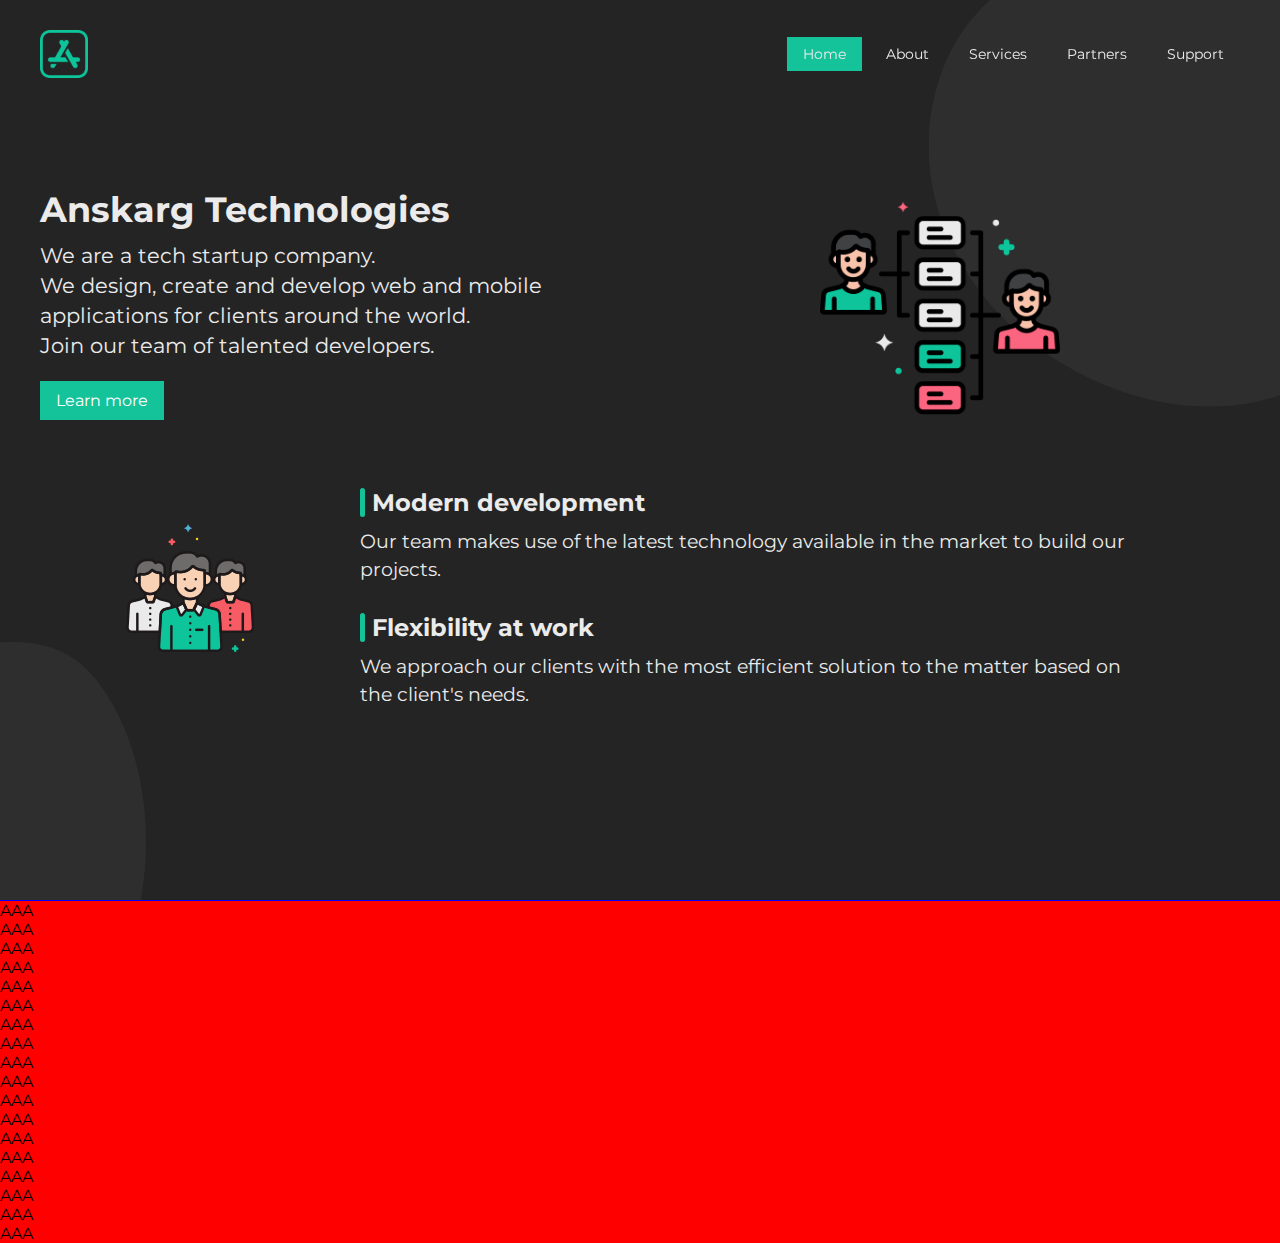
==== src/index.html @ 96e3ce06 "Wrapping up media queries breakpoints" ====
<!DOCTYPE html>
<html lang="en">
<head>
    <meta charset="UTF-8">
    <meta name="viewport" content="width=device-width, initial-scale=1.0">
    <title>Responsive landing page</title>
    <link rel="preconnect" href="https://fonts.gstatic.com">
    <link href="https://fonts.googleapis.com/css2?family=Montserrat:wght@400;700&display=swap" rel="stylesheet">
    <link href="styles.css" rel="stylesheet">
    <script src="script.js" defer></script>
</head>
<body>

    <!-- 
        Inspiration:
        https://uidesigndaily.com/posts/sketch-landing-page-website-day-1217
        https://scrimba.com/

        Packs:
        https://www.flaticon.com/packs/computer-programming?k=1605653146670
        https://www.flaticon.com/packs/business-318
     -->
    

    <div class="landing-page-wrapper">
        <header>
            <nav>
                <img src="../assets/images/logo.png" alt="Logo" class="header-logo">
                <ul class="desktop-menu">
                    <li class="menu-active">Home</li>
                    <li>About</li>
                    <li>Services</li>
                    <li>Partners</li>
                    <li>Support</li>
                </ul>
                <button class="button-open-mobile-menu"><img src="../assets/images/hamburger-menu.png" alt="Hamburger menu"></button>
            </nav>
            <div class="mobile-menu">
                <ul class="mobile-menu-items">
                    <li>Home</li>
                    <li>About</li>
                    <li>Services</li>
                    <li>Partners</li>
                    <li>Support</li>
                </ul>
                <div class="mobile-menu-footer">
                    <button class="button-close-mobile-menu">&times;</button>
                </div>
                <div class="mobile-menu-outer"></div>
            </div>
        </header>
        <div class="landing-page">
            <div class="landing-page-info">
                <h1>Anskarg Technologies</h1>
                <h2>
                    We are a tech startup company. <br>
                    We design, create and develop web and mobile applications for clients around the world. 
                    <span><br>Join our team of talented developers.</span>
                </h2>
                <button class="button-learn-more">Learn more</button>
            </div>
            <div class="landing-page-art">
                <img src="../assets/images/cases.png">
            </div>
            <div class="landing-page-footer">
                <div>
                    <img src="../assets/images/team.png">
                </div>
                <div>
                    <h1>Modern development</h1>
                    <h2>Our team makes use of the latest technology available in the market to build our projects.</h2>
                </div>
                <div>
                    <h1>Flexibility at work</h1>
                    <h2>We approach our clients with the most efficient solution to the matter based on the client's needs.</h2>
                </div>
            </div>
            <svg width="328" height="295" class="first-abstract-shape">
                <path d="M152.5 0C221-1.3 295.8 17.3 319.2 81.6c25.5 70-6.5 148.2-67.8 190.4-56.8 39-131 25.3-186.1-16C13 216.7-14 150.2 7.3 88.4 27.4 29 89.8 1.4 152.4.1z" fill="#2e2e2e"></path>
            </svg>
            <svg width="100" height="100" class="second-abstract-shape">
                <path d="M48.3671 4.00414C61.7855 2.7251 76.745 -1.97133 86.4625 9.80638C97.2181 22.8423 100.354 43.9553 96.2873 62.0843C92.4299 79.2819 80.463 91.9101 66.9118 96.9691C55.504 101.228 45.1731 91.3023 34.2907 85.2291C22.5778 78.6925 6.96447 76.7547 3.05352 61.3315C-1.02481 45.2483 7.40784 28.3849 16.8479 16.442C25.0359 6.08323 36.8209 5.10471 48.3671 4.00414Z" fill="#2e2e2e"></path>
            </svg>
        </div>
    </div>

    <div class="a">
        AAA<BR>AAA<BR>AAA<BR>AAA<BR>AAA<BR>AAA<BR>
            AAA<BR>AAA<BR>AAA<BR>AAA<BR>AAA<BR>AAA<BR>
                AAA<BR>AAA<BR>AAA<BR>AAA<BR>AAA<BR>AAA<BR>
    </div>

</body>
</html>
---- src/styles.css ----
*, 
*::before, 
*::after {
    padding: 0;
    margin: 0;
    box-sizing: border-box;
}

*:focus {
    -webkit-touch-callout: none;
    -webkit-user-select: none;
    -khtml-user-select: none;
    -moz-user-select: none;
    -ms-user-select: none;
    user-select: none;
    outline: none;
    -ms-touch-action: manipulation;
    touch-action: manipulation;
    -webkit-tap-highlight-color: transparent;
}

:root {
    --green-color: #15C39A;
    --blue-color: #409AF2;
    --purple-color: #BA78ED;
}

ul {
    list-style: none;
}

body {
    overflow-x: hidden;
    font-family: 'Montserrat', sans-serif;
}

button {
    font-family: 'Montserrat', sans-serif;
    cursor: pointer;
}

.landing-page-wrapper {
    height: 100vh;
    height: calc(var(--vh, 1vh) * 100);
    width: 100%;
    display: flex;
    flex-direction: column;
    background-color: #242424;
    color: #ebebeb;
    overflow: hidden;
}

header {
    margin-bottom: 50px;
    position: sticky;
    top: 0;
    z-index: 2;
    background-color: transparent;
    transition: background-color 0.3s linear;
}

.header-active {
    background-color: #000;
}

nav {
    display: flex;
    justify-content: space-between;
    padding: 10px 20px;
}

.desktop-menu {
    display: none;
}

.header-logo {
    width: 40px;
    height: 40px;
}

.button-open-mobile-menu {
    background-color: transparent;
    border: none;
}

.button-open-mobile-menu img {
    width: 24px;
}

.mobile-menu {
    display: none;
    position: fixed;
    top: 0;
    left: 0;
    width: 100%;
    height: 100vh;
    border: 6px solid red;
}

.open-mobile-menu {
    display: flex;
    flex-direction: column;
    align-items: center;
}

.mobile-menu-items {
    background-color: var(--green-color);
    width: 100%;
    padding: 50px 0;
    display: flex;
    flex-direction: column;
    align-items: center;
    justify-content: center;
}

.display-mobile-menu-items {
    animation: display-mobile-menu-items 0.6s linear forwards;
}

@keyframes display-mobile-menu-items {
    from { opacity: 0; }
    to { opacity: 1; }
}

.mobile-menu-items li {
    margin-bottom: 20px;
    font-size: 1.5em;
    font-weight: 700;
    opacity: 0;
}

.mobile-menu-items li:last-of-type {
    margin-bottom: 0;
}

.mobile-menu-footer {
    width: 100%;
    background-color: var(--green-color);
    text-align: center;
    height: 100px;
    border-bottom-left-radius: 50%;
    border-bottom-right-radius: 50%;
    display: flex;
    justify-content: center;
    align-items: center;
}

.button-close-mobile-menu {
    width: 50px;
    height: 50px;
    border-radius: 50%;
    background-color: rgba(18, 136, 108, 0.5);
    border: 4px solid #fff;
    font-size: 2.1em;
    font-weight: 700;
    color: #fff;
    opacity: 0;
}

.display-button-close-mobile-menu {
    animation: display-button-close-mobile-menu 0.4s linear forwards;
}

@keyframes display-button-close-mobile-menu {
    from { opacity: 0; }
    to { opacity: 1; }
}

.mobile-menu-outer {
    position: absolute;
    top: 0;
    left: 0;
    height: 100vh;
    width: 100vw;
    background-color: rgba(20, 20, 20, 0.6);
    z-index: -1;
}

.landing-page {
    display: flex;
    flex-direction: column;
    padding: 0 25px;
    position: relative;
    z-index: 1;
}

.landing-page-info h1 {
    font-size: 1.9em;
}

.landing-page-info h2 {
    font-size: 1.1em;
    font-weight: 400;
    margin: 9px 0 16px 0;
    width: 95%;
    line-height: 26px;
}

.landing-page-info h2 span {
    display: none;
}

.button-learn-more {
    padding: 10px 16px;
    font-size: 1em;
    background-color: var(--green-color);
    color: #fff;
    border: none;
    transition: background-color 0.3s ease-out;
}

.button-learn-more:hover {
    background-color: rgba(18, 136, 108, 0.8);
}

.landing-page-art {
    display: flex;
    margin-top: 30px;
}

.landing-page-art img {
    width: 200px;
    margin: 0 auto;
}

.landing-page-footer {
    display: none;
}

.first-abstract-shape {
    position: absolute;
    top: -165px;
    right: -75px;
    z-index: -1;
    transform: scale(0.8);
}

.second-abstract-shape {
    position: absolute;
    bottom: 0px;
    left: -100px;
    z-index: -1;
    transform: scale(2);
}

.a {
    border-top: 1px solid blue;
    background-color: red;
    position: relative;
}







/* Media queries */

@media (min-width: 760px) {

    header {
        margin-bottom: 80px;
    }

    .button-open-mobile-menu {
        display: none;
    }

    nav {
        padding: 30px 40px;
        transition: padding 0.3s ease-out;
    }

    .header-logo {
        width: 48px;
        height: 48px;
        cursor: pointer;
    }

    .desktop-menu {
        display: flex;
        align-items: center;
    }
    
    .desktop-menu li {
        padding: 8px 16px;
        margin-right: 8px;
        font-size: 0.9em;
        cursor: pointer;
        transition: background-color 0.3s ease-in;
    }

    .desktop-menu li:last-of-type {
        margin-right: 0;
    }

    .desktop-menu li:hover,
    .menu-active {
        background-color: var(--green-color);
    }

    .landing-page {
        display: grid;
        grid-template-columns: repeat(2, 1fr);
        grid-template-areas: "landing-info landing-art"
                             "landing-footer landing-footer";
        padding: 0 40px;
        z-index: 1;
    }

    .landing-page-info {
        grid-area: landing-info;
    }

    .landing-page-info h1 {
        font-size: 2.2em;
    }

    .landing-page-info h2 {
        font-size: 1.3em;
        width: 100%;
        line-height: 30px;
        margin: 10px 0 20px 0;
    }

    .landing-page-info h2 span {
        display: inline; 
    }

    .landing-page-art {
        grid-area: landing-art;
        margin-top: 0;
        justify-content: center;
        align-items: center;
    }

    .landing-page-art img {
        width: 240px;
    }

    .landing-page-footer {
        margin-top: 60px;
        grid-area: landing-footer;
        display: grid;
        grid-template-areas: "footer-image footer-text-one"
                             "footer-image footer-text-two";
        grid-template-columns: 25% 75%;
        row-gap: 30px;
        column-gap: 20px;
    }

    .landing-page-footer > div {
        display: flex;
        flex-direction: column;
        justify-content: center;
    }

    .landing-page-footer > div h1 {
        font-size: 1.5em;
        margin-bottom: 10px;
        position: relative;
        left: 12px;
    }

    .landing-page-footer > div h1::before {
        content: '';
        position: absolute;
        left: -12px;
        width: 5px;
        height: 100%;
        border-radius: 5px;
        background-color: var(--green-color);
    }

    .landing-page-footer > div h2 {
        font-size: 1.2em;
        font-weight: 400;
        line-height: 28px;
        width: 85%;
    }

    .landing-page-footer > div:nth-of-type(1) {
        grid-area: footer-image;
        position: relative;
        top: -10px;
        align-items: center;
    } 

    .landing-page-footer > div:nth-of-type(2) {
        grid-area: footer-text-one;
    }

    .landing-page-footer > div:nth-of-type(3) {
        grid-area: footer-text-two;
    }

    .first-abstract-shape {
        transform: scale(1.6);
    }
    
    .second-abstract-shape {
        bottom: -200px;
        left: -120px;
        transform: scale(4.5);
    }

}

@media (min-width: 1360px) {


    header {
        margin-bottom: 35px;
    }

    nav {
        padding: 20px 60px;
    }
    
    .desktop-menu li {
        margin-right: 10px;
    }

    .landing-page {
        padding: 0 120px;
    }

    .landing-page-info h1 {
        font-size: 2em;
    }

    .landing-page-info h2 {
        font-size: 1em;
        line-height: 28px;
    }

    .button-learn-more {
        font-size: 0.95em;
    }

    .landing-page-art img {
        width: 240px;
    }

    .landing-page-footer {
        margin-top: 50px;
    }

    .landing-page-footer > div h1 {
        font-size: 1.1em;
        margin-bottom: 8px;
    }

    .landing-page-footer > div h2 {
        font-size: 0.95em;
        line-height: normal;
        width: 100%;
    }

    .first-abstract-shape {
        transform: scale(2.6);
    }
    
    .second-abstract-shape {
        bottom: -100px;
        left: -80px;
        transform: scale(5);
    }

}


@media (min-width: 1600px) {

    header {
        margin-bottom: 80px;
    }

    .landing-page {
        padding: 0 160px;
    }

    .landing-page-info h1 {
        font-size: 3em;
        width: 50%;
    }

    .landing-page-info h2 {
        font-size: 1.2em;
        line-height: 30px;
        width: 80%;
    }

    .button-learn-more {
        font-size: 1em;
    }

    .landing-page-art img {
        width: auto;
    }

    .landing-page-footer {
        margin-top: 100px;
    }

    .landing-page-footer > div h1 {
        font-size: 1.5em;
        margin-bottom: 10px;
    }

    .landing-page-footer > div h2 {
        font-size: 1.2em;
        width: 70%;
        line-height: 28px;
    }

    .first-abstract-shape {
        transform: scale(3.5);
    }

}
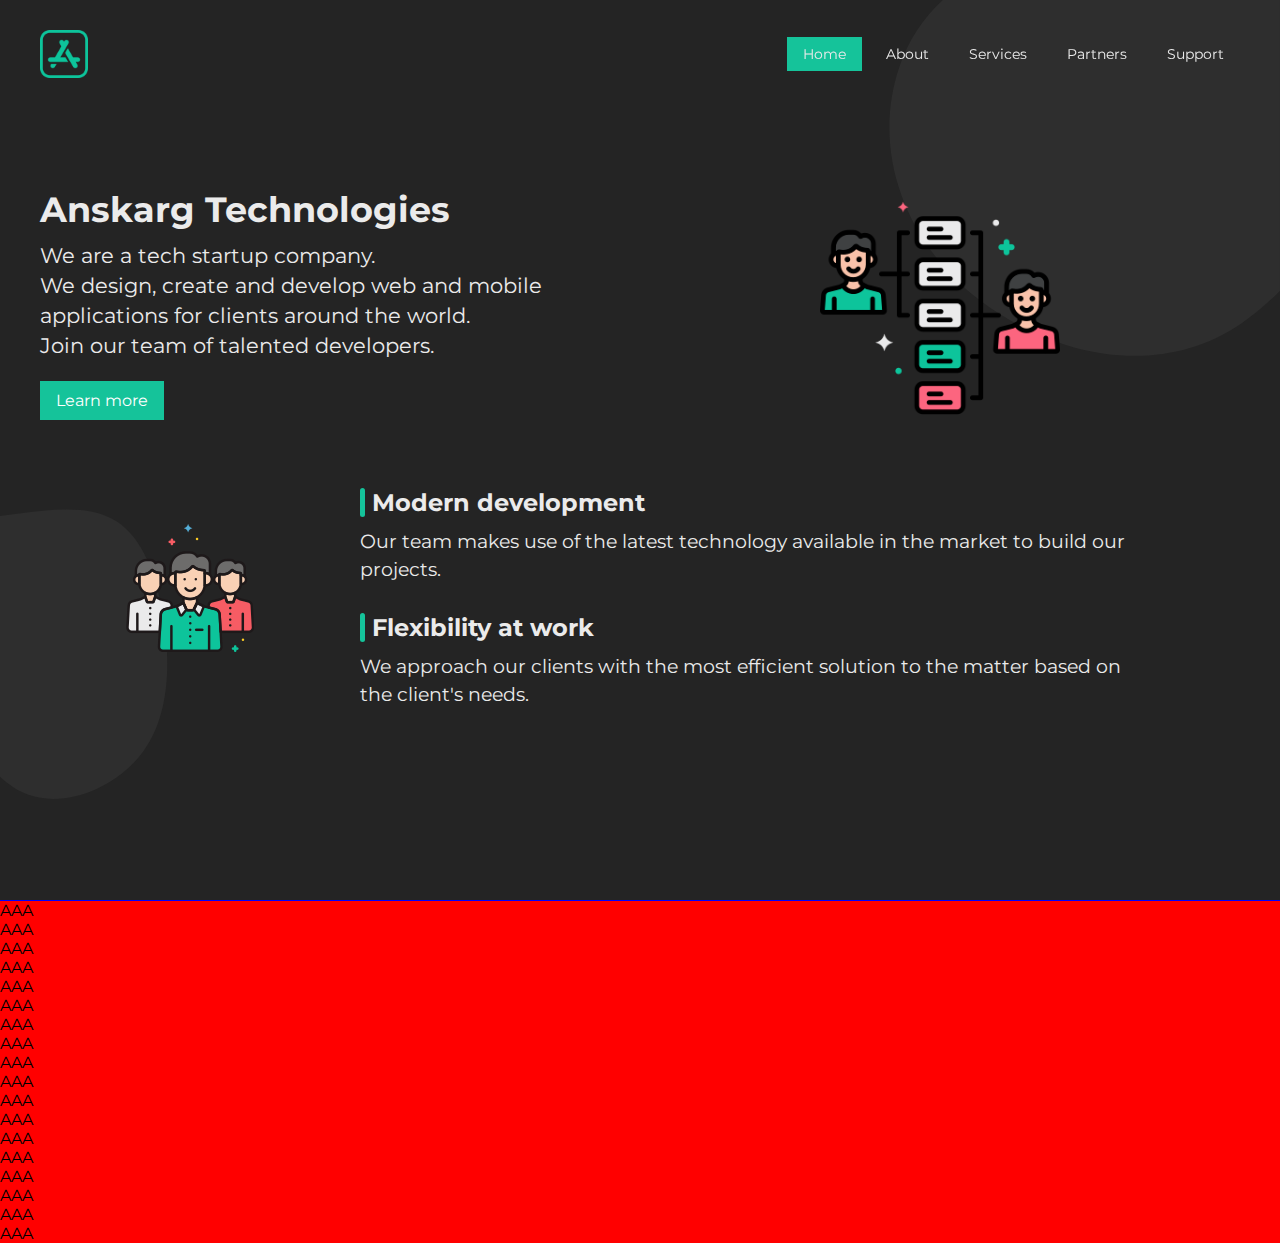
==== commit 6a9072ff: "Fixing conflict problem between svg images, nav and overflow" ====
--- a/src/index.html
+++ b/src/index.html
@@ -75,11 +75,17 @@
                     <h2>We approach our clients with the most efficient solution to the matter based on the client's needs.</h2>
                 </div>
             </div>
-            <svg width="328" height="295" class="first-abstract-shape">
+            <!-- <svg width="328" height="295" class="first-abstract-shape">
                 <path d="M152.5 0C221-1.3 295.8 17.3 319.2 81.6c25.5 70-6.5 148.2-67.8 190.4-56.8 39-131 25.3-186.1-16C13 216.7-14 150.2 7.3 88.4 27.4 29 89.8 1.4 152.4.1z" fill="#2e2e2e"></path>
+            </svg> -->
+            <svg width="286" height="260" class="first-abstract-shape">
+                <path d="M159.5 -41C228 -42.3 302.8 -23.7 326.2 40.6C351.7 110.6 319.7 188.8 258.4 231C201.6 270 127.4 256.3 72.3 215C20 175.7 -7 109.2 14.3 47.4C34.4 -12 96.8 -39.6 159.4 -40.9L159.5 -41Z" fill="#2e2e2e"></path>
             </svg>
-            <svg width="100" height="100" class="second-abstract-shape">
+            <!-- <svg width="100" height="100" class="second-abstract-shape">
                 <path d="M48.3671 4.00414C61.7855 2.7251 76.745 -1.97133 86.4625 9.80638C97.2181 22.8423 100.354 43.9553 96.2873 62.0843C92.4299 79.2819 80.463 91.9101 66.9118 96.9691C55.504 101.228 45.1731 91.3023 34.2907 85.2291C22.5778 78.6925 6.96447 76.7547 3.05352 61.3315C-1.02481 45.2483 7.40784 28.3849 16.8479 16.442C25.0359 6.08323 36.8209 5.10471 48.3671 4.00414Z" fill="#2e2e2e"></path>
+            </svg> -->
+            <svg width="60" height="108" class="second-abstract-shape">
+                <path d="M38.8 12.4C47.5 17.9 52.3 30.4 54.6 45.2C56.8 60 56.5 77.1 47.8 89.1C39.1 101.1 22 108.1 9.5 103.6C-3 99.1 -11 83 -23.1 71C-35.1 59 -51.3 51 -52.2 42.1C-53.1 33.3 -38.6 23.5 -26.5 18C-14.5 12.5 -4.7 11.2 6.4 9.8C17.6 8.4 30.1 6.8 38.8 12.4Z" fill="#2e2e2e"></path>
             </svg>
         </div>
     </div>
--- a/src/styles.css
+++ b/src/styles.css
@@ -47,7 +47,7 @@
     flex-direction: column;
     background-color: #242424;
     color: #ebebeb;
-    overflow: hidden;
+    /* overflow: hidden; */
 }
 
 header {
@@ -56,11 +56,12 @@
     top: 0;
     z-index: 2;
     background-color: transparent;
-    transition: background-color 0.3s linear;
+    transition: all 0.3s linear;
 }
 
 .header-active {
-    background-color: #000;
+    background-color: #1a1a1a;
+    box-shadow: 0px 2px 5px 2px rgba(0, 0, 0, 0.5);
 }
 
 nav {
@@ -229,18 +230,23 @@
 
 .first-abstract-shape {
     position: absolute;
-    top: -165px;
-    right: -75px;
+    /* border-top: 1px solid red;
+    border-right: 1px solid red; */
+    top: -109px;
+    right: 0px;
     z-index: -1;
-    transform: scale(0.8);
+    transform: scale(0.6);
+    transform-origin: right top;
 }
 
 .second-abstract-shape {
     position: absolute;
+    /* border-left: 1px solid red; */
     bottom: 0px;
-    left: -100px;
+    left:  0px;
     z-index: -1;
-    transform: scale(2);
+    transform: scale(2.2);
+    transform-origin: left bottom;
 }
 
 .a {
@@ -269,7 +275,12 @@
 
     nav {
         padding: 30px 40px;
-        transition: padding 0.3s ease-out;
+        transition: all 0.3s linear;
+    }
+    
+    .nav-active {
+        padding-top: 10px;
+        padding-bottom: 10px;
     }
 
     .header-logo {
@@ -396,13 +407,13 @@
     }
 
     .first-abstract-shape {
-        transform: scale(1.6);
+        top: -188px;
+        transform: scale(1.4);
     }
     
     .second-abstract-shape {
-        bottom: -200px;
-        left: -120px;
-        transform: scale(4.5);
+        bottom: -100px;
+        transform: scale(3);
     }
 
 }
@@ -459,13 +470,13 @@
     }
 
     .first-abstract-shape {
-        transform: scale(2.6);
+        top: -123px;
+        transform: scale(1.8);
     }
     
     .second-abstract-shape {
-        bottom: -100px;
-        left: -80px;
-        transform: scale(5);
+        bottom: -80px;
+        transform: scale(3);
     }
 
 }
@@ -516,7 +527,13 @@
     }
 
     .first-abstract-shape {
-        transform: scale(3.5);
-    }
-
-}
+        top: -168px;
+        transform: scale(2.4);
+    }
+
+    .second-abstract-shape {
+        bottom: -120px;
+        transform: scale(4.1);
+    }
+
+}
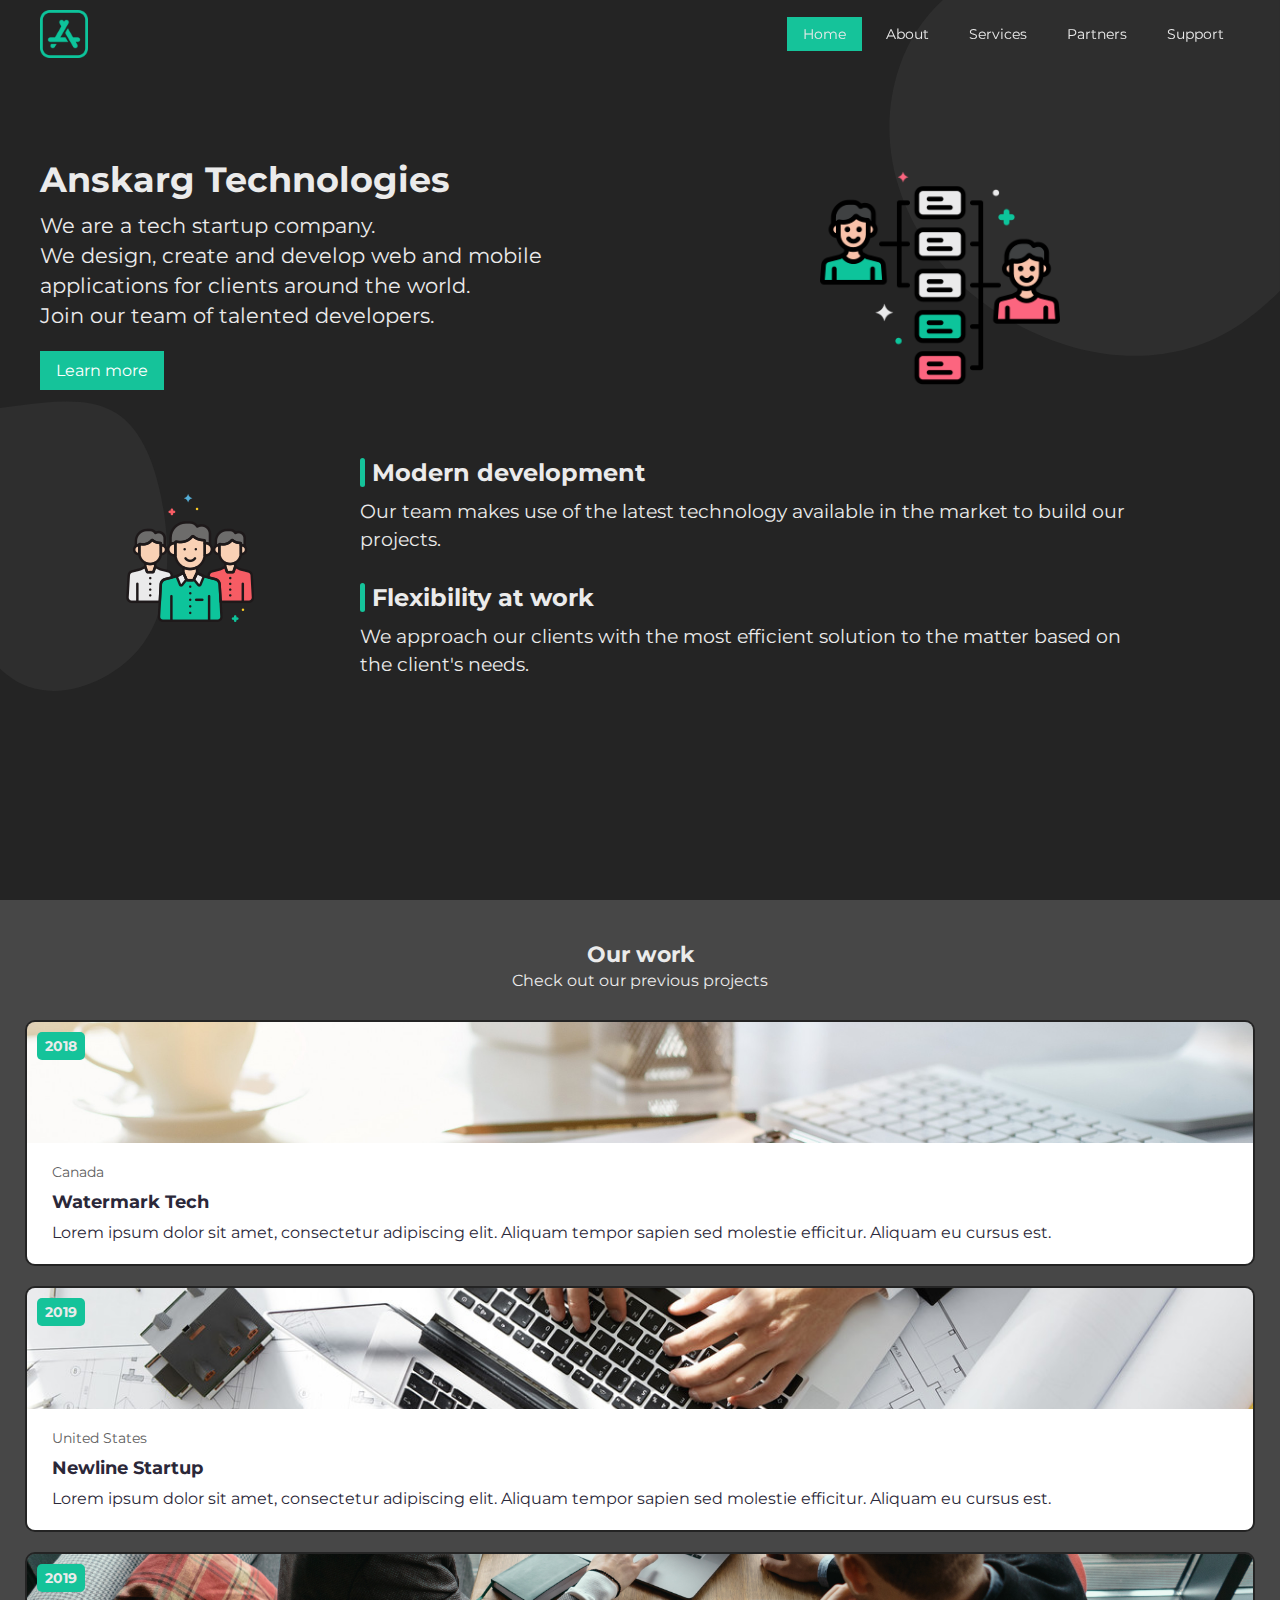
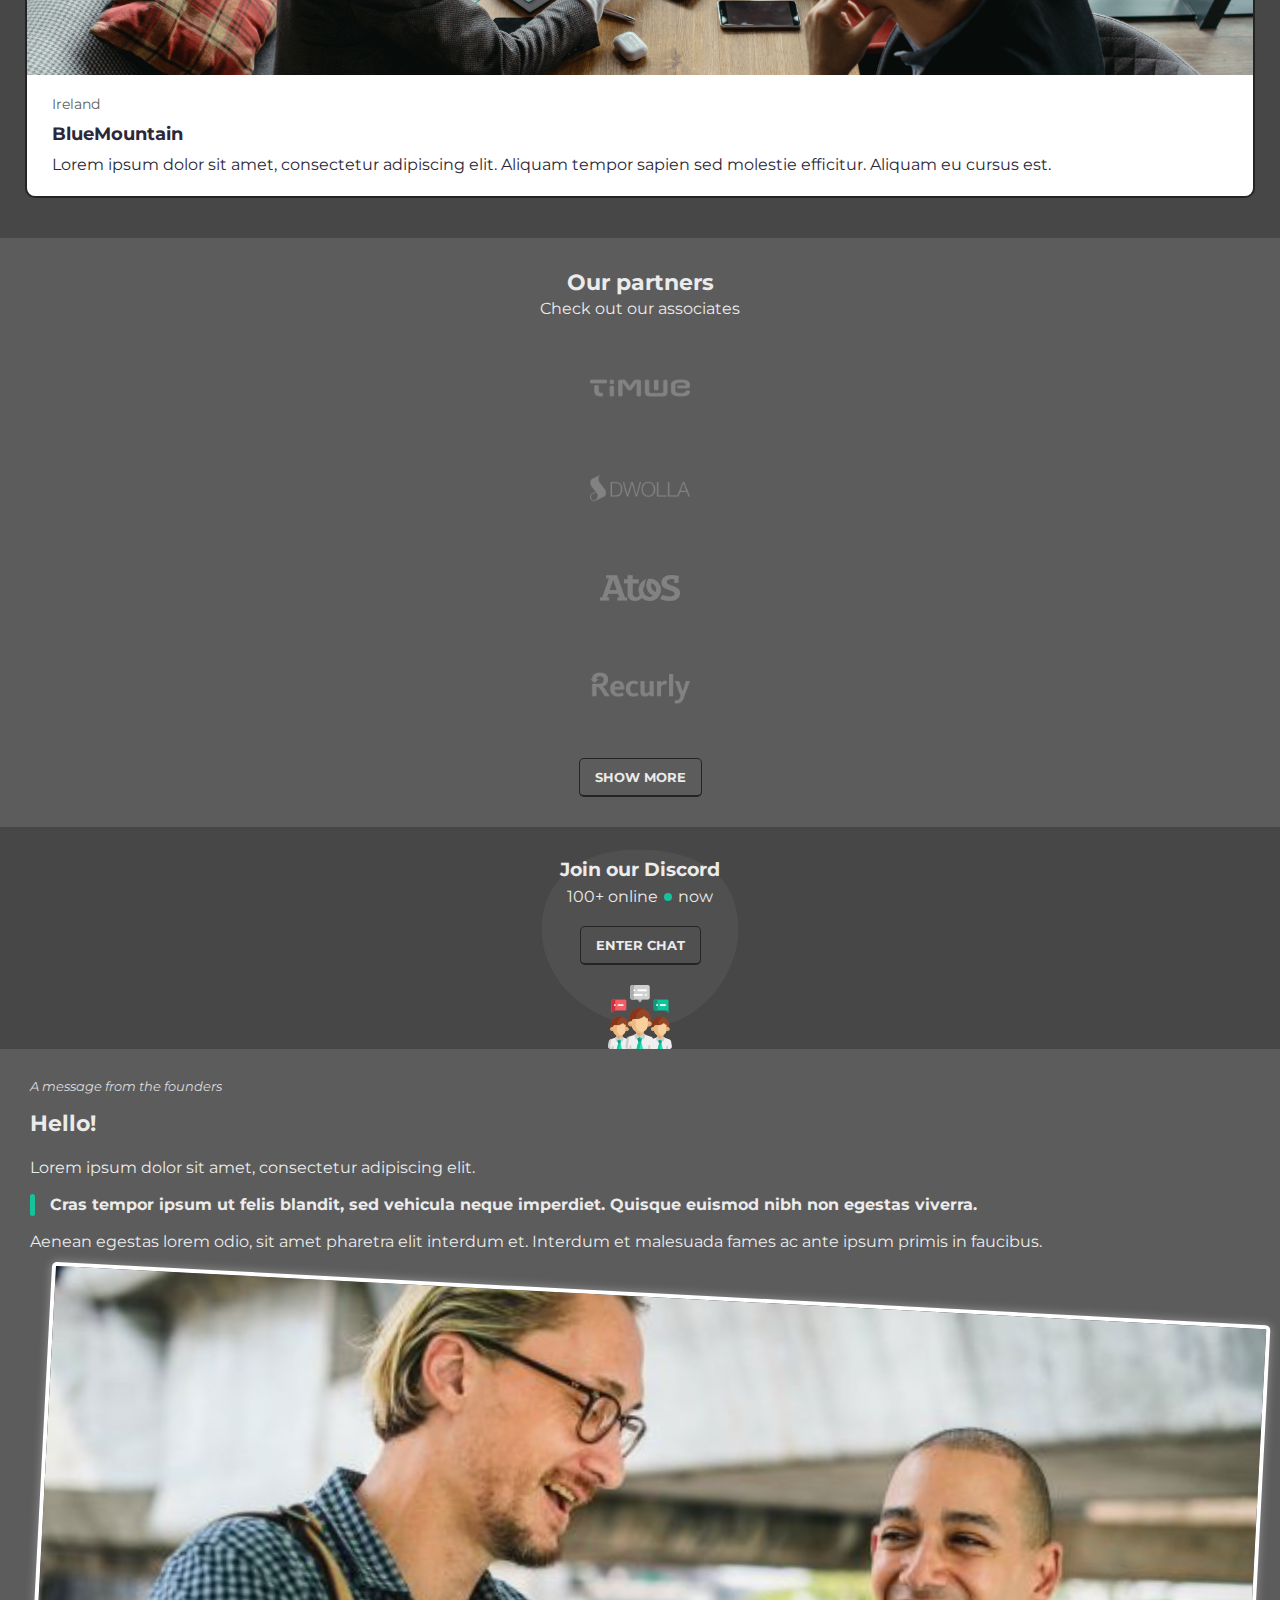
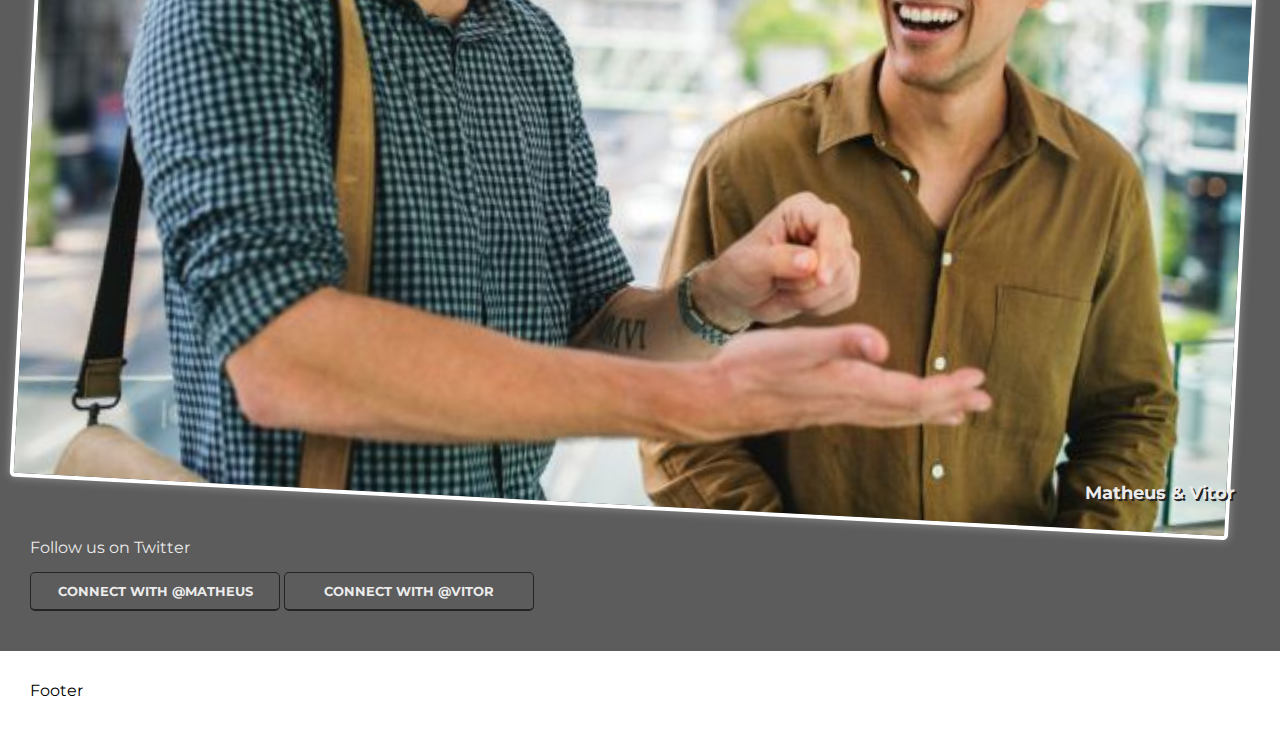
==== commit 51668931: "Building projects, partners, discord and founders sections in the homepage" ====
--- a/src/index.html
+++ b/src/index.html
@@ -19,6 +19,7 @@
         Packs:
         https://www.flaticon.com/packs/computer-programming?k=1605653146670
         https://www.flaticon.com/packs/business-318
+        https://www.flaticon.com/packs/payments-logos?word=logo
      -->
     
 
@@ -75,26 +76,108 @@
                     <h2>We approach our clients with the most efficient solution to the matter based on the client's needs.</h2>
                 </div>
             </div>
-            <!-- <svg width="328" height="295" class="first-abstract-shape">
-                <path d="M152.5 0C221-1.3 295.8 17.3 319.2 81.6c25.5 70-6.5 148.2-67.8 190.4-56.8 39-131 25.3-186.1-16C13 216.7-14 150.2 7.3 88.4 27.4 29 89.8 1.4 152.4.1z" fill="#2e2e2e"></path>
-            </svg> -->
-            <svg width="286" height="260" class="first-abstract-shape">
-                <path d="M159.5 -41C228 -42.3 302.8 -23.7 326.2 40.6C351.7 110.6 319.7 188.8 258.4 231C201.6 270 127.4 256.3 72.3 215C20 175.7 -7 109.2 14.3 47.4C34.4 -12 96.8 -39.6 159.4 -40.9L159.5 -41Z" fill="#2e2e2e"></path>
-            </svg>
-            <!-- <svg width="100" height="100" class="second-abstract-shape">
-                <path d="M48.3671 4.00414C61.7855 2.7251 76.745 -1.97133 86.4625 9.80638C97.2181 22.8423 100.354 43.9553 96.2873 62.0843C92.4299 79.2819 80.463 91.9101 66.9118 96.9691C55.504 101.228 45.1731 91.3023 34.2907 85.2291C22.5778 78.6925 6.96447 76.7547 3.05352 61.3315C-1.02481 45.2483 7.40784 28.3849 16.8479 16.442C25.0359 6.08323 36.8209 5.10471 48.3671 4.00414Z" fill="#2e2e2e"></path>
-            </svg> -->
-            <svg width="60" height="108" class="second-abstract-shape">
-                <path d="M38.8 12.4C47.5 17.9 52.3 30.4 54.6 45.2C56.8 60 56.5 77.1 47.8 89.1C39.1 101.1 22 108.1 9.5 103.6C-3 99.1 -11 83 -23.1 71C-35.1 59 -51.3 51 -52.2 42.1C-53.1 33.3 -38.6 23.5 -26.5 18C-14.5 12.5 -4.7 11.2 6.4 9.8C17.6 8.4 30.1 6.8 38.8 12.4Z" fill="#2e2e2e"></path>
-            </svg>
+        </div>
+        <svg width="286" height="260" class="first-abstract-shape">
+            <path d="M159.5 -41C228 -42.3 302.8 -23.7 326.2 40.6C351.7 110.6 319.7 188.8 258.4 231C201.6 270 127.4 256.3 72.3 215C20 175.7 -7 109.2 14.3 47.4C34.4 -12 96.8 -39.6 159.4 -40.9L159.5 -41Z" fill="#2e2e2e"></path>
+        </svg>
+        <svg width="60" height="108" class="second-abstract-shape">
+            <path d="M38.8 12.4C47.5 17.9 52.3 30.4 54.6 45.2C56.8 60 56.5 77.1 47.8 89.1C39.1 101.1 22 108.1 9.5 103.6C-3 99.1 -11 83 -23.1 71C-35.1 59 -51.3 51 -52.2 42.1C-53.1 33.3 -38.6 23.5 -26.5 18C-14.5 12.5 -4.7 11.2 6.4 9.8C17.6 8.4 30.1 6.8 38.8 12.4Z" fill="#2e2e2e"></path>
+        </svg>
+    </div>
+
+    <div class="projects">
+        <h1 class="projects-title">Our work</h1>
+        <h2 class="projects-subtitle">Check out our previous projects</h2>
+        <div class="project-wrapper">
+            <div class="project-header project-one">
+                <p>2018</p>
+            </div>
+            <div class="project-footer">
+                <p class="project-place">Canada</p>
+                <h1>Watermark Tech</h1>
+                <p class="project-description">
+                    Lorem ipsum dolor sit amet, consectetur adipiscing elit. Aliquam tempor sapien sed molestie efficitur. Aliquam eu cursus est.
+                </p>
+            </div>
+        </div>
+        <div class="project-wrapper">
+            <div class="project-header project-two">
+                <p>2019</p>
+            </div>
+            <div class="project-footer">
+                <p class="project-place">United States</p>
+                <h1>Newline Startup</h1>
+                <p class="project-description">
+                    Lorem ipsum dolor sit amet, consectetur adipiscing elit. Aliquam tempor sapien sed molestie efficitur. Aliquam eu cursus est.
+                </p>
+            </div>
+        </div>
+        <div class="project-wrapper">
+            <div class="project-header project-three">
+                <p>2019</p>
+            </div>
+            <div class="project-footer">
+                <p class="project-place">Ireland</p>
+                <h1>BlueMountain</h1>
+                <p class="project-description">
+                    Lorem ipsum dolor sit amet, consectetur adipiscing elit. Aliquam tempor sapien sed molestie efficitur. Aliquam eu cursus est.
+                </p>
+            </div>
         </div>
     </div>
 
-    <div class="a">
-        AAA<BR>AAA<BR>AAA<BR>AAA<BR>AAA<BR>AAA<BR>
-            AAA<BR>AAA<BR>AAA<BR>AAA<BR>AAA<BR>AAA<BR>
-                AAA<BR>AAA<BR>AAA<BR>AAA<BR>AAA<BR>AAA<BR>
+    <div class="partners">
+        <h1>Our partners</h1>
+        <h2>Check out our associates</h2>
+        <div>
+            <img src="../assets/images/partner-one.png">
+            <img src="../assets/images/partner-two.png">
+            <img src="../assets/images/partner-three.png">
+            <img src="../assets/images/partner-four.png">
+        </div>
+        <button>SHOW MORE</button>
     </div>
+
+    <div class="discord">
+        <svg width="328" height="295">
+            <path d="M152.5 0C221-1.3 295.8 17.3 319.2 81.6c25.5 70-6.5 148.2-67.8 190.4-56.8 39-131 25.3-186.1-16C13 216.7-14 150.2 7.3 88.4 27.4 29 89.8 1.4 152.4.1z" fill="#505050"></path>
+        </svg>
+        <h1>Join our Discord</h1>
+        <p>100+ online<span></span>now</p>
+        <button>ENTER CHAT</button>
+        <img src="../assets/images/group.png">
+    </div>
+
+    <div class="founders">
+        <div class="founders-message">
+            <h2>A message from the founders</h2>
+            <h1>Hello!</h1>
+            <p>
+                Lorem ipsum dolor sit amet, consectetur adipiscing elit. 
+            </p>
+            <p class="highlighted-message">
+                Cras tempor ipsum ut felis blandit, sed vehicula neque imperdiet. Quisque euismod nibh non egestas viverra.
+            </p>
+            <p>
+                Aenean egestas lorem odio, sit amet pharetra elit interdum et. Interdum et malesuada fames ac ante ipsum primis in faucibus.
+            </p>
+        </div>
+        <div class="founders-connect">
+            <div class="founders-picture">
+                <figure>
+                    <img src="../assets/images/founders.jpg">
+                    <figcaption>Matheus & Vitor</figcaption>
+                </figure>
+            </div>
+            <h1>Follow us on Twitter</h1>
+            <button>CONNECT WITH @MATHEUS</button>
+            <button>CONNECT WITH @VITOR</button>
+        </div>
+    </div>
+
+    <footer>
+        Footer
+    </footer>
 
 </body>
 </html>--- a/src/styles.css
+++ b/src/styles.css
@@ -40,6 +40,8 @@
 }
 
 .landing-page-wrapper {
+    position: relative;
+    z-index: 1;
     height: 100vh;
     height: calc(var(--vh, 1vh) * 100);
     width: 100%;
@@ -232,7 +234,7 @@
     position: absolute;
     /* border-top: 1px solid red;
     border-right: 1px solid red; */
-    top: -109px;
+    top: 0px;
     right: 0px;
     z-index: -1;
     transform: scale(0.6);
@@ -242,22 +244,303 @@
 .second-abstract-shape {
     position: absolute;
     /* border-left: 1px solid red; */
-    bottom: 0px;
+    bottom: 30px;
     left:  0px;
     z-index: -1;
     transform: scale(2.2);
     transform-origin: left bottom;
 }
 
-.a {
-    border-top: 1px solid blue;
-    background-color: red;
+.projects {
+    padding: 40px 25px;
+    background-color: #474747;
+    color: #ebebeb;
+}
+
+.projects-title {
+    font-size: 1.4em;
+    text-align: center;
+    margin-bottom: 3px;
+}
+
+.projects-subtitle {
+    font-size: 1em;
+    font-weight: 400;
+    text-align: center;
+}
+
+.project-wrapper {
+    overflow: hidden;
+    border: 2px solid rgb(36, 36, 36);
+    border-radius: 10px;
+    margin-top: 20px;
+    display: grid;
+    grid-template-rows: repeat(2, 1fr);
+}
+
+.project-wrapper:first-of-type {
+    margin-top: 30px;
+}
+
+.project-header {
     position: relative;
 }
 
-
-
-
+.project-one,
+.project-two,
+.project-three {
+    background-position: center;
+    background-repeat: no-repeat;
+    background-size: cover;
+}
+
+.project-one {
+    background-image: url("../assets/images/project-one.jpeg");
+}
+
+.project-two {
+    background-image: url("../assets/images/project-two.jpg");
+}
+
+.project-three {
+    background-image: url("../assets/images/project-three.jpg");
+}
+
+.project-header p {
+    font-size: 0.9em;
+    font-weight: 700;
+    background-color: var(--green-color);
+    border-radius: 5px;
+    position: absolute;
+    top: 10px;
+    left: 10px;
+    padding: 5px 8px;
+}
+
+.project-footer {
+    padding: 20px 25px;
+    background-color: #fff;
+    color: #2b2839;
+}
+
+.project-place {
+    font-size: 0.9em;
+    color: #5f5f5f;
+}
+
+.project-footer h1 {
+    font-size: 1.1em;
+    margin: 10px 0;
+}
+
+.project-description {
+    line-height: 22px;
+}
+
+.partners {
+    background-color: #5c5c5c;
+    color: #ebebeb;
+    padding: 30px;
+    text-align: center;
+}
+
+.partners h1 {
+    font-size: 1.4em;
+    margin-bottom: 3px;
+}
+
+.partners h2 {
+    font-size: 1em;
+    font-weight: 400;
+}
+
+.partners div {
+    margin: 20px 0;
+    display: flex;
+    flex-direction: column;
+    justify-content: center;
+    align-items: center;
+}
+
+.partners div img {
+    width: 100px;
+}
+
+.partners div img:nth-of-type(3) {
+    width: 80px;
+    margin: 10px 0;
+}
+
+.partners button {
+    padding: 10px 15px;
+    border: 1px solid #242424;
+    border-bottom: 2px solid #242424;
+    border-radius: 5px;
+    background-color: transparent;
+    color: #ebebeb;
+    font-weight: 700;
+}
+
+.discord {
+    color: #ebebeb;
+    background-color: #474747;
+    padding: 30px 30px 0 30px;
+    display: flex;
+    flex-direction: column;
+    justify-content: center;
+    align-items: center;
+    position: relative;
+    z-index: 1;
+    overflow: hidden;
+}
+
+.discord svg {
+    position: absolute;
+    top: 50%;
+    left: 50%;
+    z-index: -1;
+    transform: scale(0.6) translate(-50%, -50%);
+    transform-origin: left top;
+    /* border: 1px solid; */
+}
+
+.discord h1 {
+    font-size: 1.2em;
+    margin-bottom: 6px;
+}
+
+.discord p {
+    margin-bottom: 20px;
+}
+
+.discord p span {
+    position: relative;
+    margin: 0 10px;
+}
+
+.discord p span::after {
+    content: '';
+    position: absolute;
+    top: 50%;
+    left: 50%;
+    transform: translate(-50%, -50%);
+    width: 8px;
+    height: 8px;
+    border-radius: 50%;
+    background-color: var(--green-color);
+}
+
+.discord button {
+    padding: 10px 15px;
+    border: 1px solid #242424;
+    border-bottom: 2px solid #242424;
+    border-radius: 5px;
+    background-color: transparent;
+    color: #ebebeb;
+    font-weight: 700;
+    margin-bottom: 20px;
+}
+
+.founders {
+    padding: 30px;
+    background-color: #5c5c5c;
+    color: #ebebeb;
+    display: flex;
+    flex-direction: column;
+}
+
+.founders-message {
+    margin-bottom: 40px;
+}
+
+.founders-message h2 {
+    font-size: 0.8em;
+    font-weight: 400;
+    color: #dddddd;
+    font-style: italic;
+}
+
+.founders-message h1 {
+    font-size: 1.4em;
+    margin: 15px 0 20px 0;
+}
+
+.founders-message p {
+    line-height: 22px;
+}
+
+.highlighted-message {
+    margin: 15px 0;
+    padding-left: 20px;
+    font-weight: 700;
+    position: relative;
+}
+
+.highlighted-message::before {
+    content: '';
+    position: absolute;
+    width: 5px;
+    height: 100%;
+    left: 0px;
+    background-color: var(--green-color);
+    border-radius: 10px;
+}
+
+.founders-connect {
+    
+}
+
+.founders-picture {
+    margin-bottom: 25px;
+}
+
+.founders-picture figure {
+    position: relative;
+}
+
+.founders-picture figure img {
+    object-fit: cover;
+    width: 100%;
+    height: 100%;
+    border: 4px solid #fff;
+    border-radius: 5px;
+    transform: rotate(3deg);
+    box-shadow: 0 0px 8px 1px #8a8a8a;
+}
+
+.founders-picture figure figcaption {
+    position: absolute;
+    bottom: 10px;
+    right: 15px;
+    font-size: 1.1em;
+    font-weight: 700;
+    text-shadow: 2px 2px #242424;
+}
+
+.founders-connect h1 {
+    font-size: 1em;
+    font-weight: 400;
+    margin-bottom: 15px;
+}
+
+.founders-connect button {
+    padding: 10px 0;
+    width: 250px;
+    border: 1px solid #242424;
+    border-bottom: 2px solid #242424;
+    border-radius: 5px;
+    background-color: transparent;
+    color: #ebebeb;
+    font-weight: 700;
+}
+
+.founders-connect button:first-of-type {
+    margin-bottom: 10px;
+}
+
+footer {
+    padding: 30px;
+}
 
 
 
@@ -266,7 +549,7 @@
 @media (min-width: 760px) {
 
     header {
-        margin-bottom: 80px;
+        margin-bottom: 90px;
     }
 
     .button-open-mobile-menu {
@@ -274,13 +557,7 @@
     }
 
     nav {
-        padding: 30px 40px;
-        transition: all 0.3s linear;
-    }
-    
-    .nav-active {
-        padding-top: 10px;
-        padding-bottom: 10px;
+        padding: 10px 40px;
     }
 
     .header-logo {
@@ -407,12 +684,11 @@
     }
 
     .first-abstract-shape {
-        top: -188px;
         transform: scale(1.4);
     }
     
     .second-abstract-shape {
-        bottom: -100px;
+        bottom: 200px;
         transform: scale(3);
     }
 
@@ -422,11 +698,11 @@
 
 
     header {
-        margin-bottom: 35px;
+        margin-bottom: 55px;
     }
 
     nav {
-        padding: 20px 60px;
+        padding: 10px 60px;
     }
     
     .desktop-menu li {
@@ -470,12 +746,11 @@
     }
 
     .first-abstract-shape {
-        top: -123px;
         transform: scale(1.8);
     }
     
     .second-abstract-shape {
-        bottom: -80px;
+        bottom: 20px;
         transform: scale(3);
     }
 
@@ -485,7 +760,7 @@
 @media (min-width: 1600px) {
 
     header {
-        margin-bottom: 80px;
+        margin-bottom: 100px;
     }
 
     .landing-page {
@@ -527,12 +802,10 @@
     }
 
     .first-abstract-shape {
-        top: -168px;
         transform: scale(2.4);
     }
 
     .second-abstract-shape {
-        bottom: -120px;
         transform: scale(4.1);
     }
 
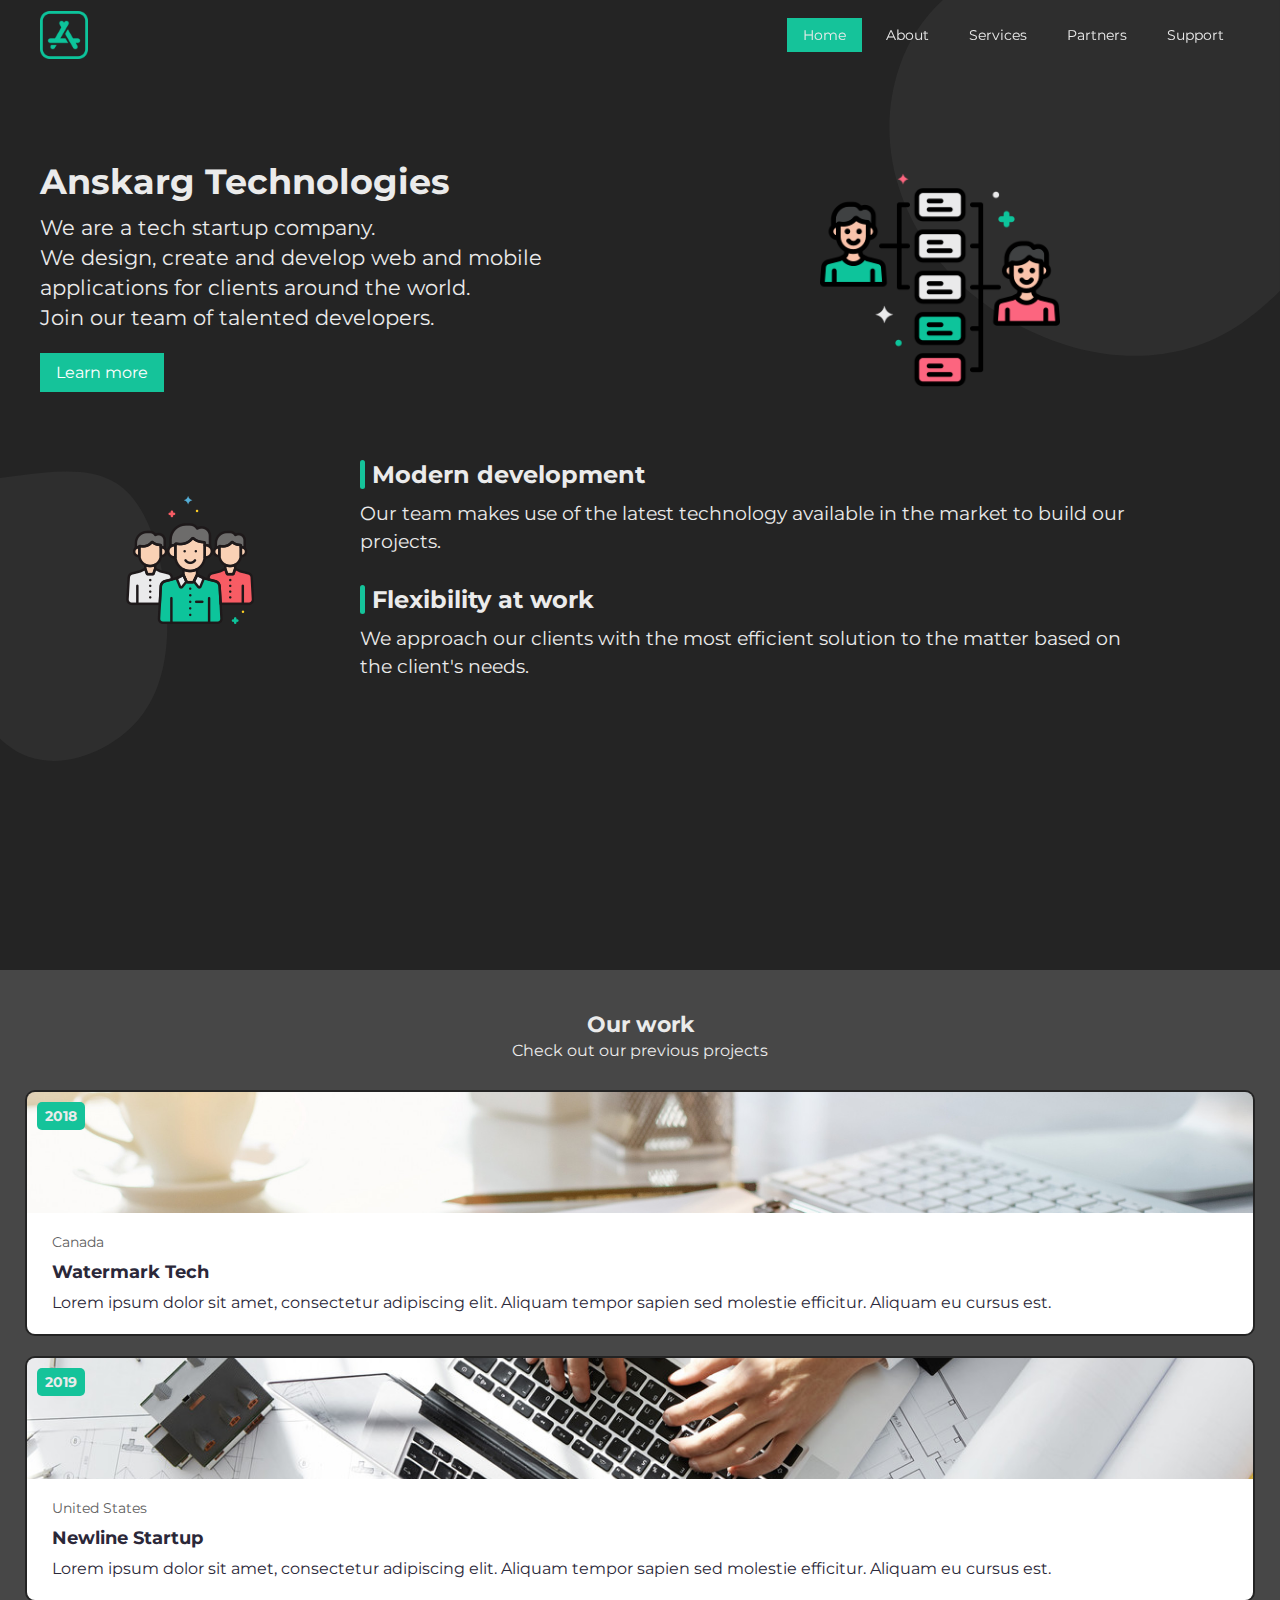
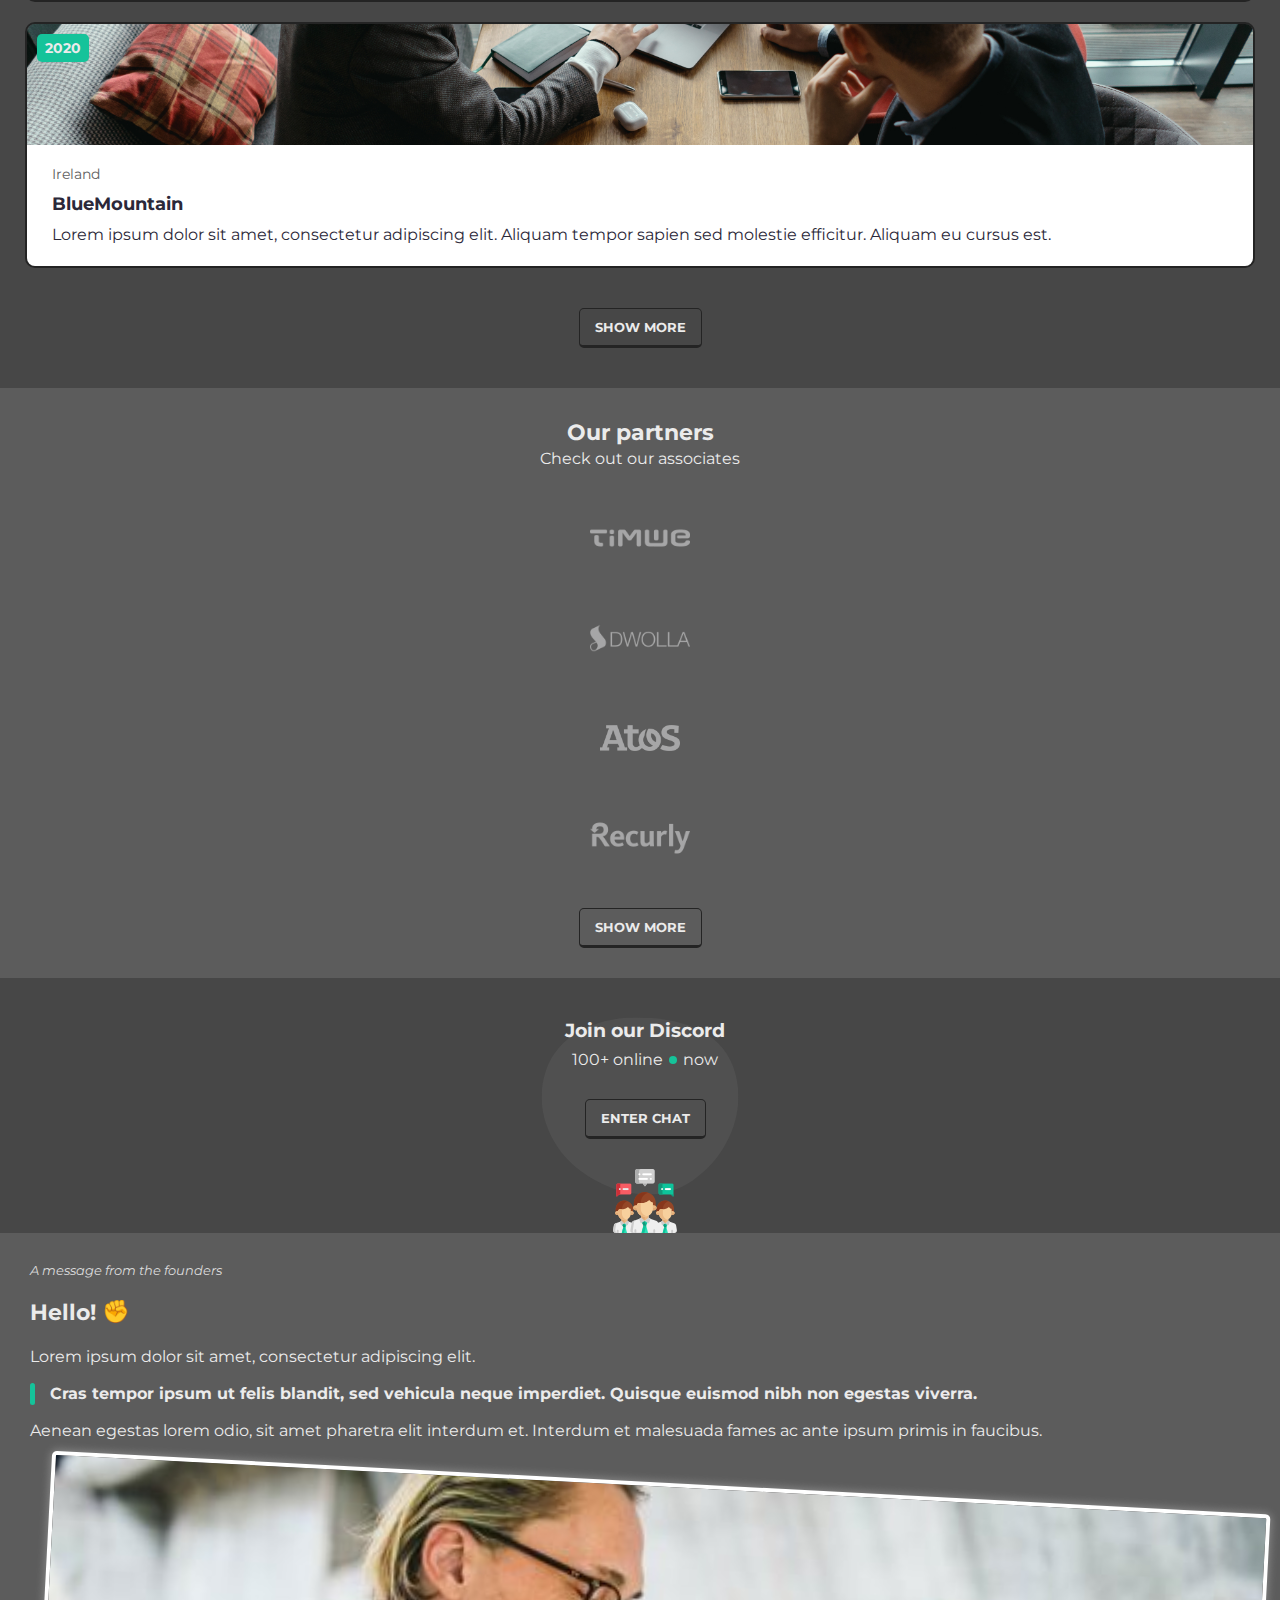
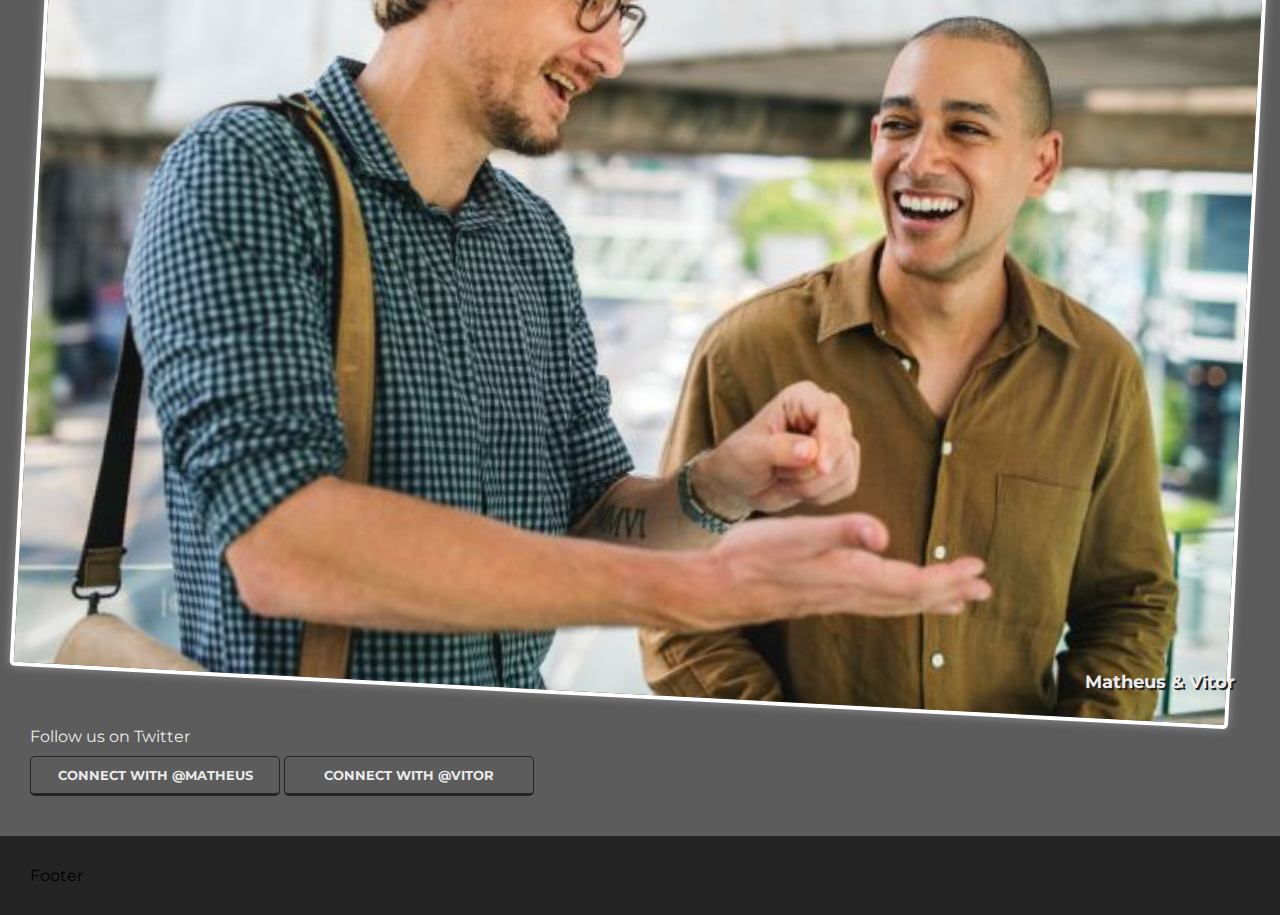
==== commit 0f0fa013: "Making the header stay sticky through the whole document" ====
--- a/src/index.html
+++ b/src/index.html
@@ -21,35 +21,35 @@
         https://www.flaticon.com/packs/business-318
         https://www.flaticon.com/packs/payments-logos?word=logo
      -->
-    
+
+     <header>
+        <nav>
+            <img src="../assets/images/logo.png" alt="Logo" class="header-logo">
+            <ul class="desktop-menu">
+                <li class="menu-active">Home</li>
+                <li>About</li>
+                <li>Services</li>
+                <li>Partners</li>
+                <li>Support</li>
+            </ul>
+            <button class="button-open-mobile-menu"><img src="../assets/images/hamburger-menu.png" alt="Hamburger menu"></button>
+        </nav>
+        <div class="mobile-menu">
+            <ul class="mobile-menu-items">
+                <li>Home</li>
+                <li>About</li>
+                <li>Services</li>
+                <li>Partners</li>
+                <li>Support</li>
+            </ul>
+            <div class="mobile-menu-footer">
+                <button class="button-close-mobile-menu">&times;</button>
+            </div>
+            <div class="mobile-menu-outer"></div>
+        </div>
+    </header>
 
     <div class="landing-page-wrapper">
-        <header>
-            <nav>
-                <img src="../assets/images/logo.png" alt="Logo" class="header-logo">
-                <ul class="desktop-menu">
-                    <li class="menu-active">Home</li>
-                    <li>About</li>
-                    <li>Services</li>
-                    <li>Partners</li>
-                    <li>Support</li>
-                </ul>
-                <button class="button-open-mobile-menu"><img src="../assets/images/hamburger-menu.png" alt="Hamburger menu"></button>
-            </nav>
-            <div class="mobile-menu">
-                <ul class="mobile-menu-items">
-                    <li>Home</li>
-                    <li>About</li>
-                    <li>Services</li>
-                    <li>Partners</li>
-                    <li>Support</li>
-                </ul>
-                <div class="mobile-menu-footer">
-                    <button class="button-close-mobile-menu">&times;</button>
-                </div>
-                <div class="mobile-menu-outer"></div>
-            </div>
-        </header>
         <div class="landing-page">
             <div class="landing-page-info">
                 <h1>Anskarg Technologies</h1>
@@ -114,7 +114,7 @@
         </div>
         <div class="project-wrapper">
             <div class="project-header project-three">
-                <p>2019</p>
+                <p>2020</p>
             </div>
             <div class="project-footer">
                 <p class="project-place">Ireland</p>
@@ -124,6 +124,7 @@
                 </p>
             </div>
         </div>
+        <button>SHOW MORE</button>
     </div>
 
     <div class="partners">
@@ -151,7 +152,7 @@
     <div class="founders">
         <div class="founders-message">
             <h2>A message from the founders</h2>
-            <h1>Hello!</h1>
+            <h1>Hello! <span>&#9994;</span></h1>
             <p>
                 Lorem ipsum dolor sit amet, consectetur adipiscing elit. 
             </p>
--- a/src/styles.css
+++ b/src/styles.css
@@ -21,8 +21,6 @@
 
 :root {
     --green-color: #15C39A;
-    --blue-color: #409AF2;
-    --purple-color: #BA78ED;
 }
 
 ul {
@@ -32,6 +30,7 @@
 body {
     overflow-x: hidden;
     font-family: 'Montserrat', sans-serif;
+    background-color: #242424;
 }
 
 button {
@@ -40,6 +39,7 @@
 }
 
 .landing-page-wrapper {
+    padding-top: 50px;
     position: relative;
     z-index: 1;
     height: 100vh;
@@ -53,10 +53,13 @@
 }
 
 header {
-    margin-bottom: 50px;
+    /* margin-bottom: 50px; */
+    height: 70px;
+    display: flex;
+    align-items: center;
     position: sticky;
     top: 0;
-    z-index: 2;
+    z-index: 5;
     background-color: transparent;
     transition: all 0.3s linear;
 }
@@ -67,6 +70,7 @@
 }
 
 nav {
+    width: 100%;
     display: flex;
     justify-content: space-between;
     padding: 10px 20px;
@@ -234,7 +238,7 @@
     position: absolute;
     /* border-top: 1px solid red;
     border-right: 1px solid red; */
-    top: 0px;
+    top: -70px;
     right: 0px;
     z-index: -1;
     transform: scale(0.6);
@@ -255,18 +259,17 @@
     padding: 40px 25px;
     background-color: #474747;
     color: #ebebeb;
+    text-align: center;
 }
 
 .projects-title {
     font-size: 1.4em;
-    text-align: center;
     margin-bottom: 3px;
 }
 
 .projects-subtitle {
     font-size: 1em;
     font-weight: 400;
-    text-align: center;
 }
 
 .project-wrapper {
@@ -321,6 +324,7 @@
     padding: 20px 25px;
     background-color: #fff;
     color: #2b2839;
+    text-align: left;
 }
 
 .project-place {
@@ -335,6 +339,21 @@
 
 .project-description {
     line-height: 22px;
+}
+
+.projects button {
+    margin-top: 40px;
+}
+
+.projects button,
+.partners button {
+    padding: 10px 15px;
+    border: 1px solid #242424;
+    border-bottom: 3px solid #242424;
+    border-radius: 5px;
+    background-color: transparent;
+    color: #ebebeb;
+    font-weight: 700;
 }
 
 .partners {
@@ -371,26 +390,16 @@
     margin: 10px 0;
 }
 
-.partners button {
-    padding: 10px 15px;
-    border: 1px solid #242424;
-    border-bottom: 2px solid #242424;
-    border-radius: 5px;
-    background-color: transparent;
-    color: #ebebeb;
-    font-weight: 700;
-}
-
 .discord {
     color: #ebebeb;
     background-color: #474747;
-    padding: 30px 30px 0 30px;
+    padding: 40px 30px 0 40px;
     display: flex;
     flex-direction: column;
     justify-content: center;
     align-items: center;
     position: relative;
-    z-index: 1;
+    z-index: 0;
     overflow: hidden;
 }
 
@@ -406,11 +415,7 @@
 
 .discord h1 {
     font-size: 1.2em;
-    margin-bottom: 6px;
-}
-
-.discord p {
-    margin-bottom: 20px;
+    margin-bottom: 8px;
 }
 
 .discord p span {
@@ -433,12 +438,12 @@
 .discord button {
     padding: 10px 15px;
     border: 1px solid #242424;
-    border-bottom: 2px solid #242424;
+    border-bottom: 3px solid #242424;
     border-radius: 5px;
     background-color: transparent;
     color: #ebebeb;
     font-weight: 700;
-    margin-bottom: 20px;
+    margin: 30px 0;
 }
 
 .founders {
@@ -462,7 +467,12 @@
 
 .founders-message h1 {
     font-size: 1.4em;
-    margin: 15px 0 20px 0;
+    margin: 20px 0;
+}
+
+.founders-message h1 span {
+    position: relative;
+    top: -1px;
 }
 
 .founders-message p {
@@ -486,10 +496,6 @@
     border-radius: 10px;
 }
 
-.founders-connect {
-    
-}
-
 .founders-picture {
     margin-bottom: 25px;
 }
@@ -520,14 +526,14 @@
 .founders-connect h1 {
     font-size: 1em;
     font-weight: 400;
-    margin-bottom: 15px;
+    margin-bottom: 10px;
 }
 
 .founders-connect button {
     padding: 10px 0;
     width: 250px;
     border: 1px solid #242424;
-    border-bottom: 2px solid #242424;
+    border-bottom: 3px solid #242424;
     border-radius: 5px;
     background-color: transparent;
     color: #ebebeb;
@@ -548,9 +554,13 @@
 
 @media (min-width: 760px) {
 
-    header {
+    .landing-page-wrapper {
+        padding-top: 90px;
+    }
+
+    /* header {
         margin-bottom: 90px;
-    }
+    } */
 
     .button-open-mobile-menu {
         display: none;
@@ -577,6 +587,7 @@
         font-size: 0.9em;
         cursor: pointer;
         transition: background-color 0.3s ease-in;
+        color: #ebebeb;
     }
 
     .desktop-menu li:last-of-type {
@@ -696,10 +707,13 @@
 
 @media (min-width: 1360px) {
 
-
-    header {
+    .landing-page-wrapper {
+        padding-top: 55px;
+    }
+
+    /* header {
         margin-bottom: 55px;
-    }
+    } */
 
     nav {
         padding: 10px 60px;
@@ -759,9 +773,13 @@
 
 @media (min-width: 1600px) {
 
-    header {
+    .landing-page-wrapper {
+        padding-top: 100px;
+    }
+
+    /* header {
         margin-bottom: 100px;
-    }
+    } */
 
     .landing-page {
         padding: 0 160px;
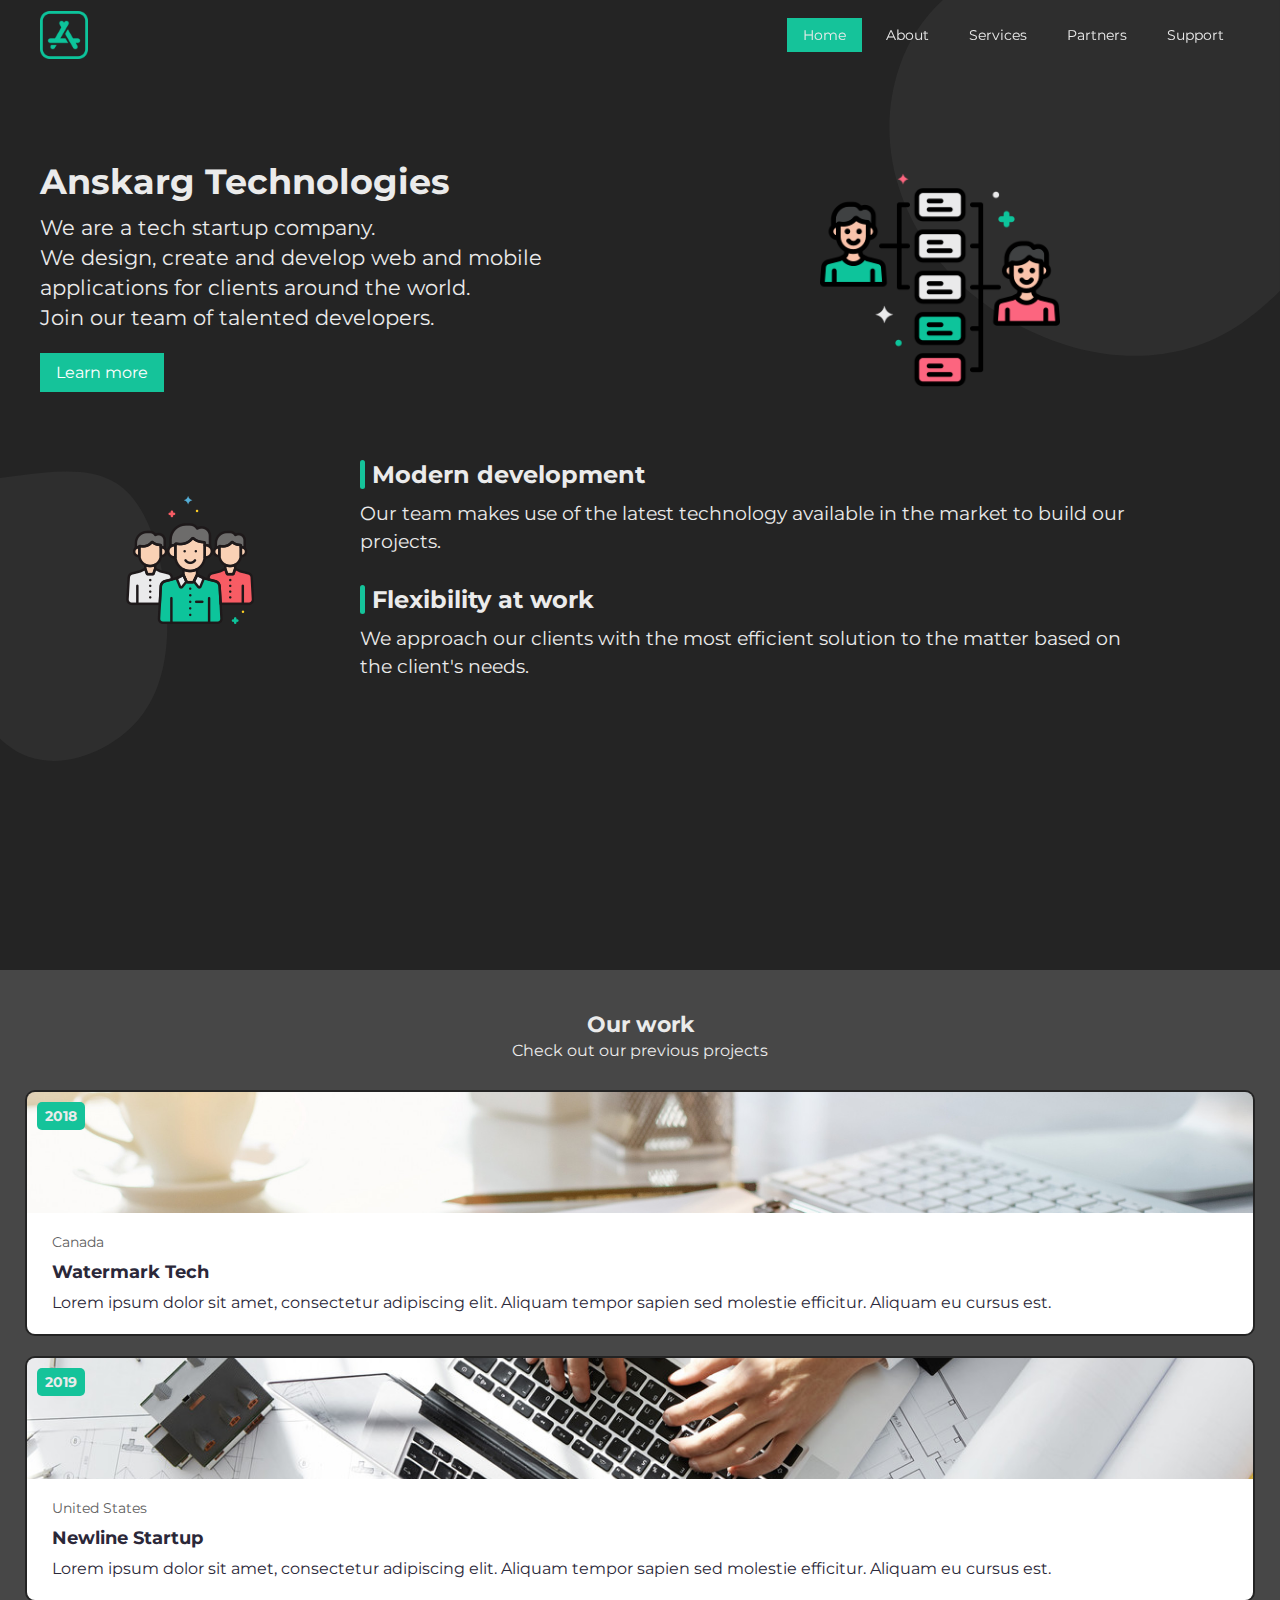
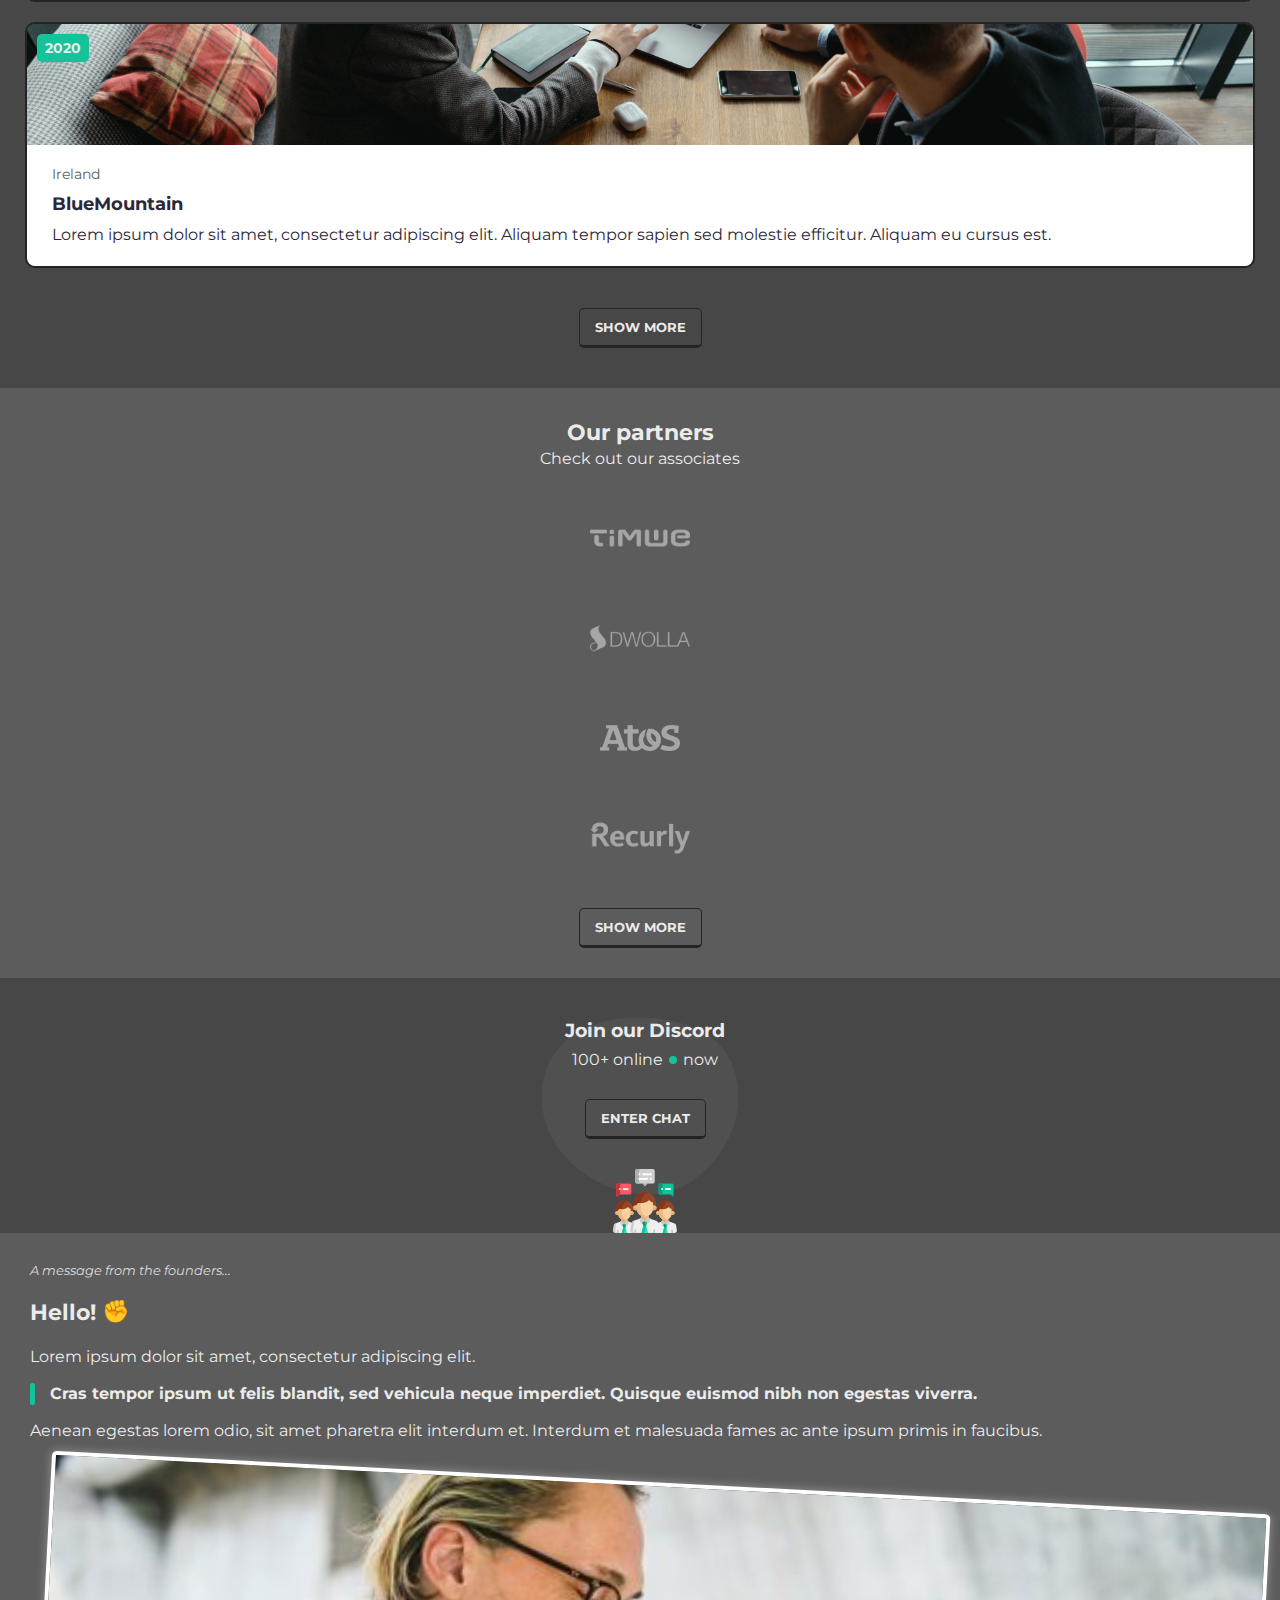
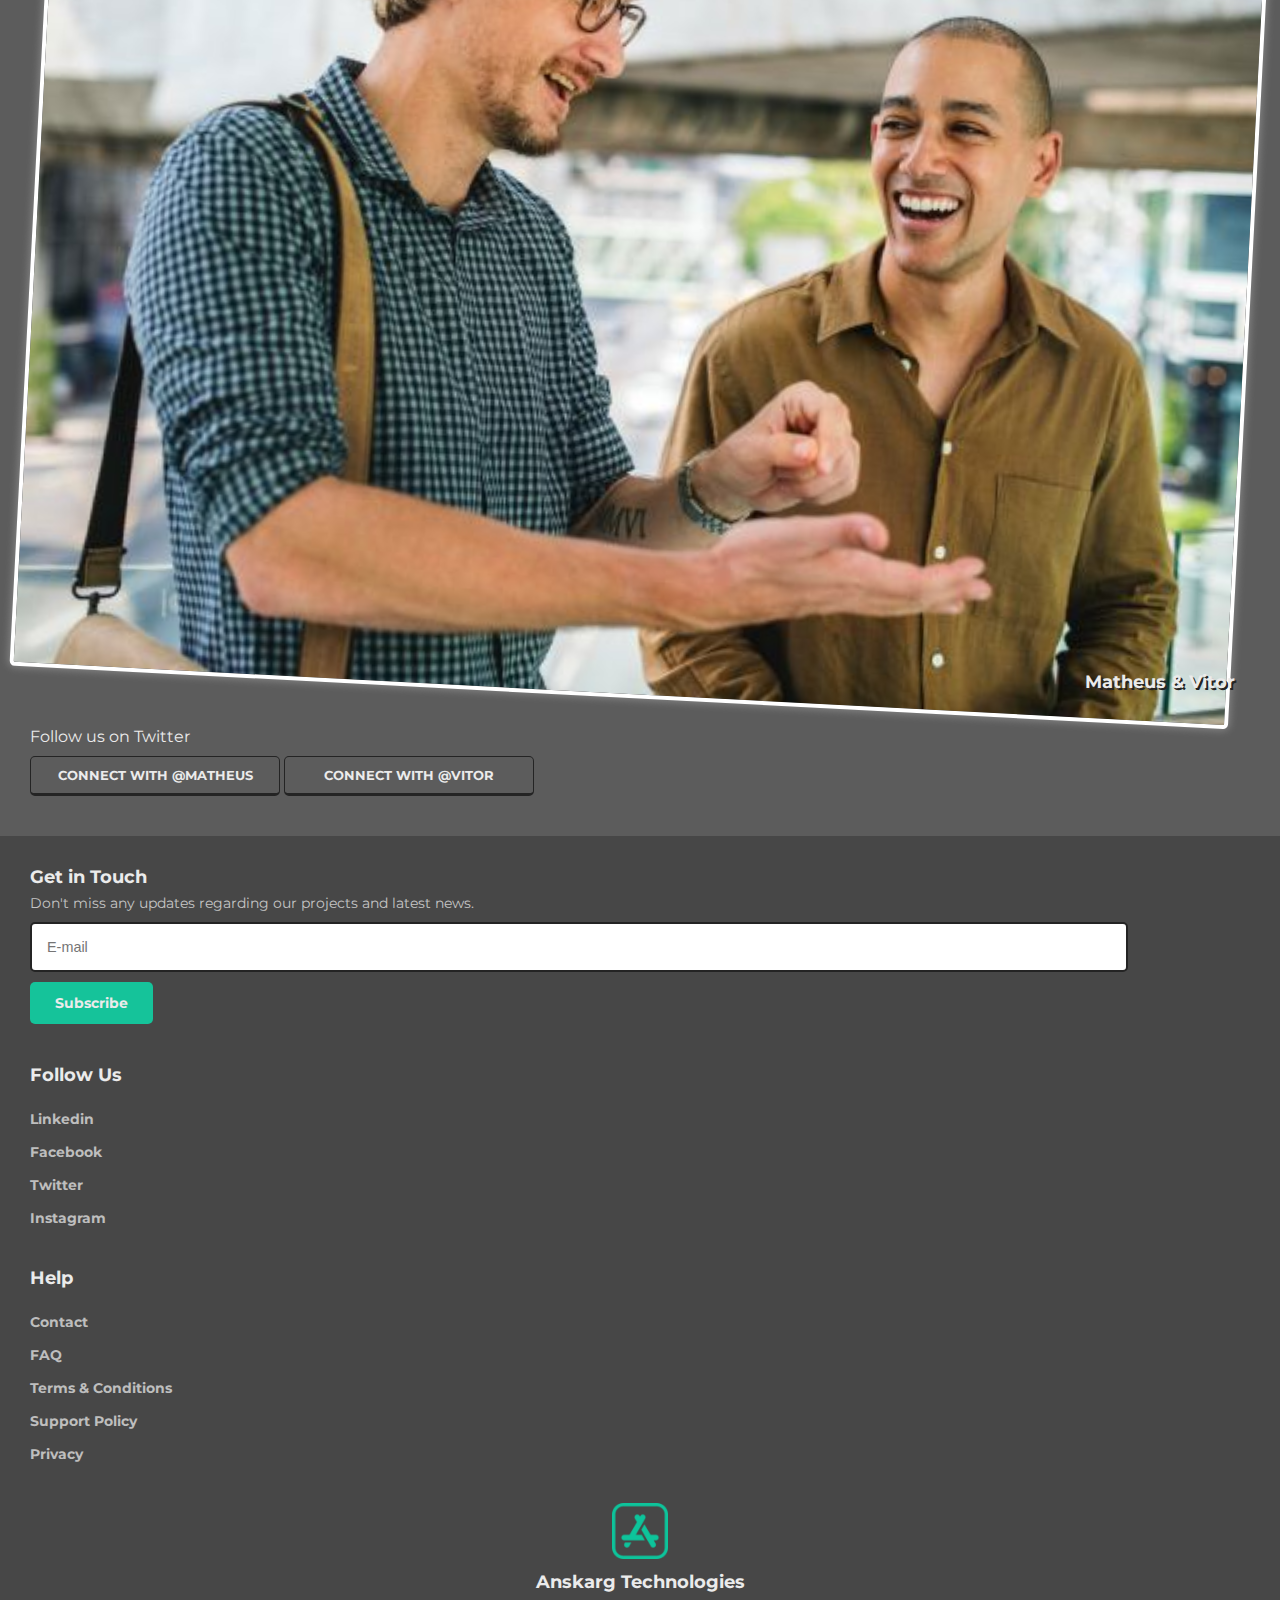
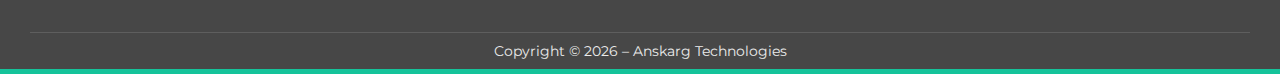
==== commit 2c791646: "Finishing footer and its components on mobile version" ====
--- a/src/index.html
+++ b/src/index.html
@@ -151,7 +151,7 @@
 
     <div class="founders">
         <div class="founders-message">
-            <h2>A message from the founders</h2>
+            <h2>A message from the founders...</h2>
             <h1>Hello! <span>&#9994;</span></h1>
             <p>
                 Lorem ipsum dolor sit amet, consectetur adipiscing elit. 
@@ -177,7 +177,36 @@
     </div>
 
     <footer>
-        Footer
+        <div class="footer-newsletter">
+            <h1>Get in Touch</h1>
+            <h2>Don't miss any updates regarding our projects and latest news.</h2>
+            <input type="text" placeholder="E-mail">
+            <button>Subscribe</button>
+        </div>
+        <div class="footer-socials">
+            <h1>Follow Us</h1>
+            <h2>Linkedin</h2>
+            <h2>Facebook</h2>
+            <h2>Twitter</h2>
+            <h2>Instagram</h2>
+        </div>
+        <div class="footer-help">
+            <h1>Help</h1>
+            <h2>Contact</h2>
+            <h2>FAQ</h2>
+            <h2>Terms & Conditions</h2>
+            <h2>Support Policy</h2>
+            <h2>Privacy</h2>
+        </div>
+        <div class="footer-company">
+            <figure>
+                <img src="../assets/images/logo.png">
+                <figcaption>Anskarg Technologies</figcaption>
+            </figure>
+        </div>
+        <div class="footer-copyright">
+            <p>Copyright &copy; <span class="copyright-year"></span> – Anskarg Technologies</p>
+        </div>
     </footer>
 
 </body>
--- a/src/styles.css
+++ b/src/styles.css
@@ -134,6 +134,7 @@
     font-size: 1.5em;
     font-weight: 700;
     opacity: 0;
+    color: #ebebeb;
 }
 
 .mobile-menu-items li:last-of-type {
@@ -545,7 +546,110 @@
 }
 
 footer {
-    padding: 30px;
+    padding: 30px 30px 0 30px;
+    background-color: #474747;
+    color: #ebebeb;
+    border-bottom: 5px solid var(--green-color);
+}
+
+.footer-newsletter {
+    display: flex;
+    flex-direction: column;
+    align-items: flex-start;
+    margin-bottom: 40px;
+}
+
+.footer-newsletter h1 {
+    font-size: 1.1em;
+    margin-bottom: 7px;
+}
+
+.footer-newsletter h2 {
+    font-size: 0.9em;
+    font-weight: 400;
+    margin-bottom: 10px;
+    color: #c5c5c5;
+}
+
+.footer-newsletter input {
+    padding: 15px;
+    width: 90%;
+    border: 2px solid #242424;
+    margin-bottom: 10px;
+    border-radius: 5px;
+    font-size: 0.9em;
+    transition: border-color 0.3s linear;
+}
+
+.footer-newsletter button {
+    padding: 12px 25px;
+    font-size: 0.9em;
+    font-weight: 700;
+    background-color: var(--green-color);
+    color: #ebebeb;
+    border: none;
+    border-radius: 5px;
+}
+
+.footer-newsletter input:hover {
+    border-color: #474747;
+}
+
+/* Add hover on the subscribe button */
+
+.footer-socials,
+.footer-help {
+    margin-bottom: 40px;
+}
+
+.footer-socials h1,
+.footer-help h1{
+    font-size: 1.1em;
+    margin-bottom: 25px;
+}
+
+.footer-socials h2,
+.footer-help h2 {
+    font-size: 0.9em;
+    margin-bottom: 15px;
+    color: #bebebe;
+    transition: color 0.3s linear;
+}
+
+.footer-socials h2:last-of-type,
+.footer-help h2:last-of-type {
+    margin-bottom: 0;
+}
+
+.footer-socials h2:hover,
+.footer-help h2:hover {
+    color: #ebebeb;
+    text-decoration: underline;
+}
+
+.footer-company {
+    text-align: center;
+    margin-bottom: 40px;
+}
+
+.footer-company img {
+    width: 56px;
+    margin-bottom: 8px;
+}
+
+.footer-company figcaption {
+    font-size: 1.1em;
+    font-weight: 700;
+}
+
+.footer-copyright {
+    border-top: 1px solid rgba(191, 191, 191, 0.2);
+    padding: 10px 0;
+    text-align: center;
+}
+
+.footer-copyright p {
+    font-size: 0.85em;
 }
 
 
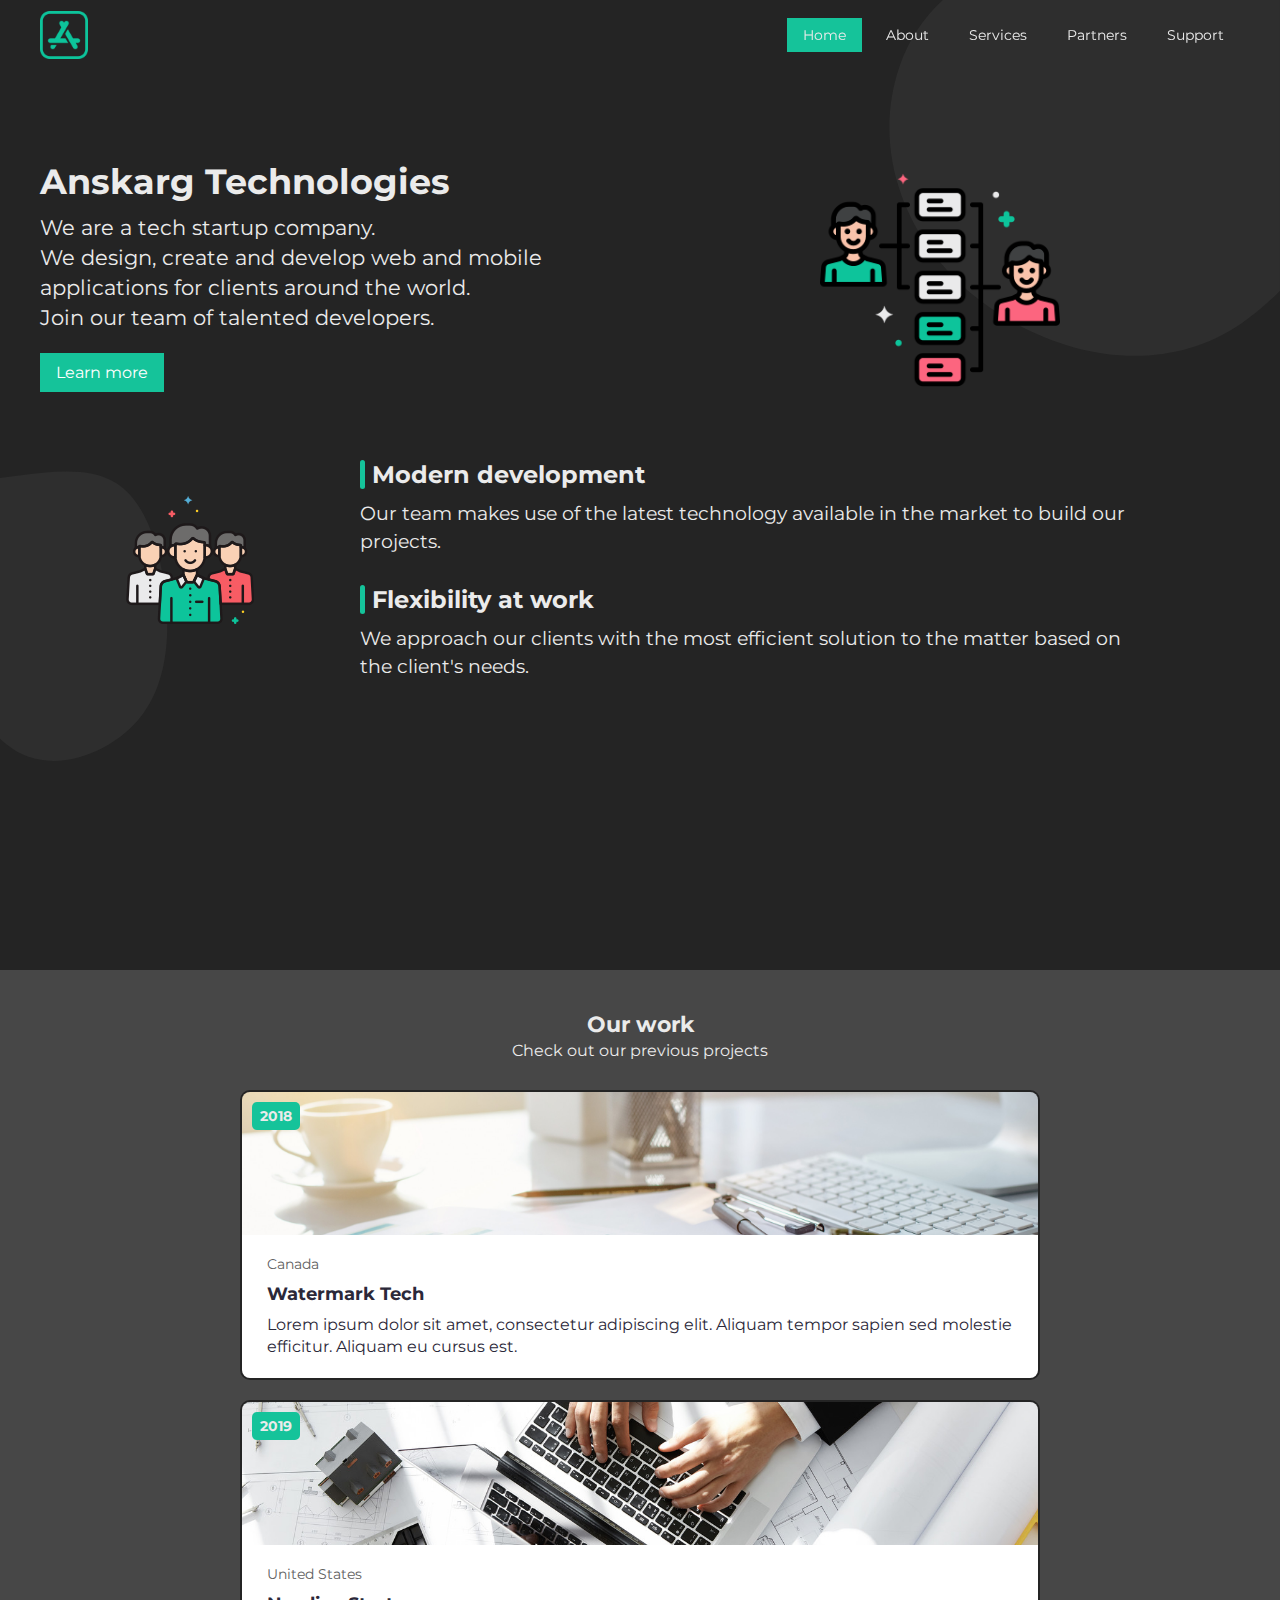
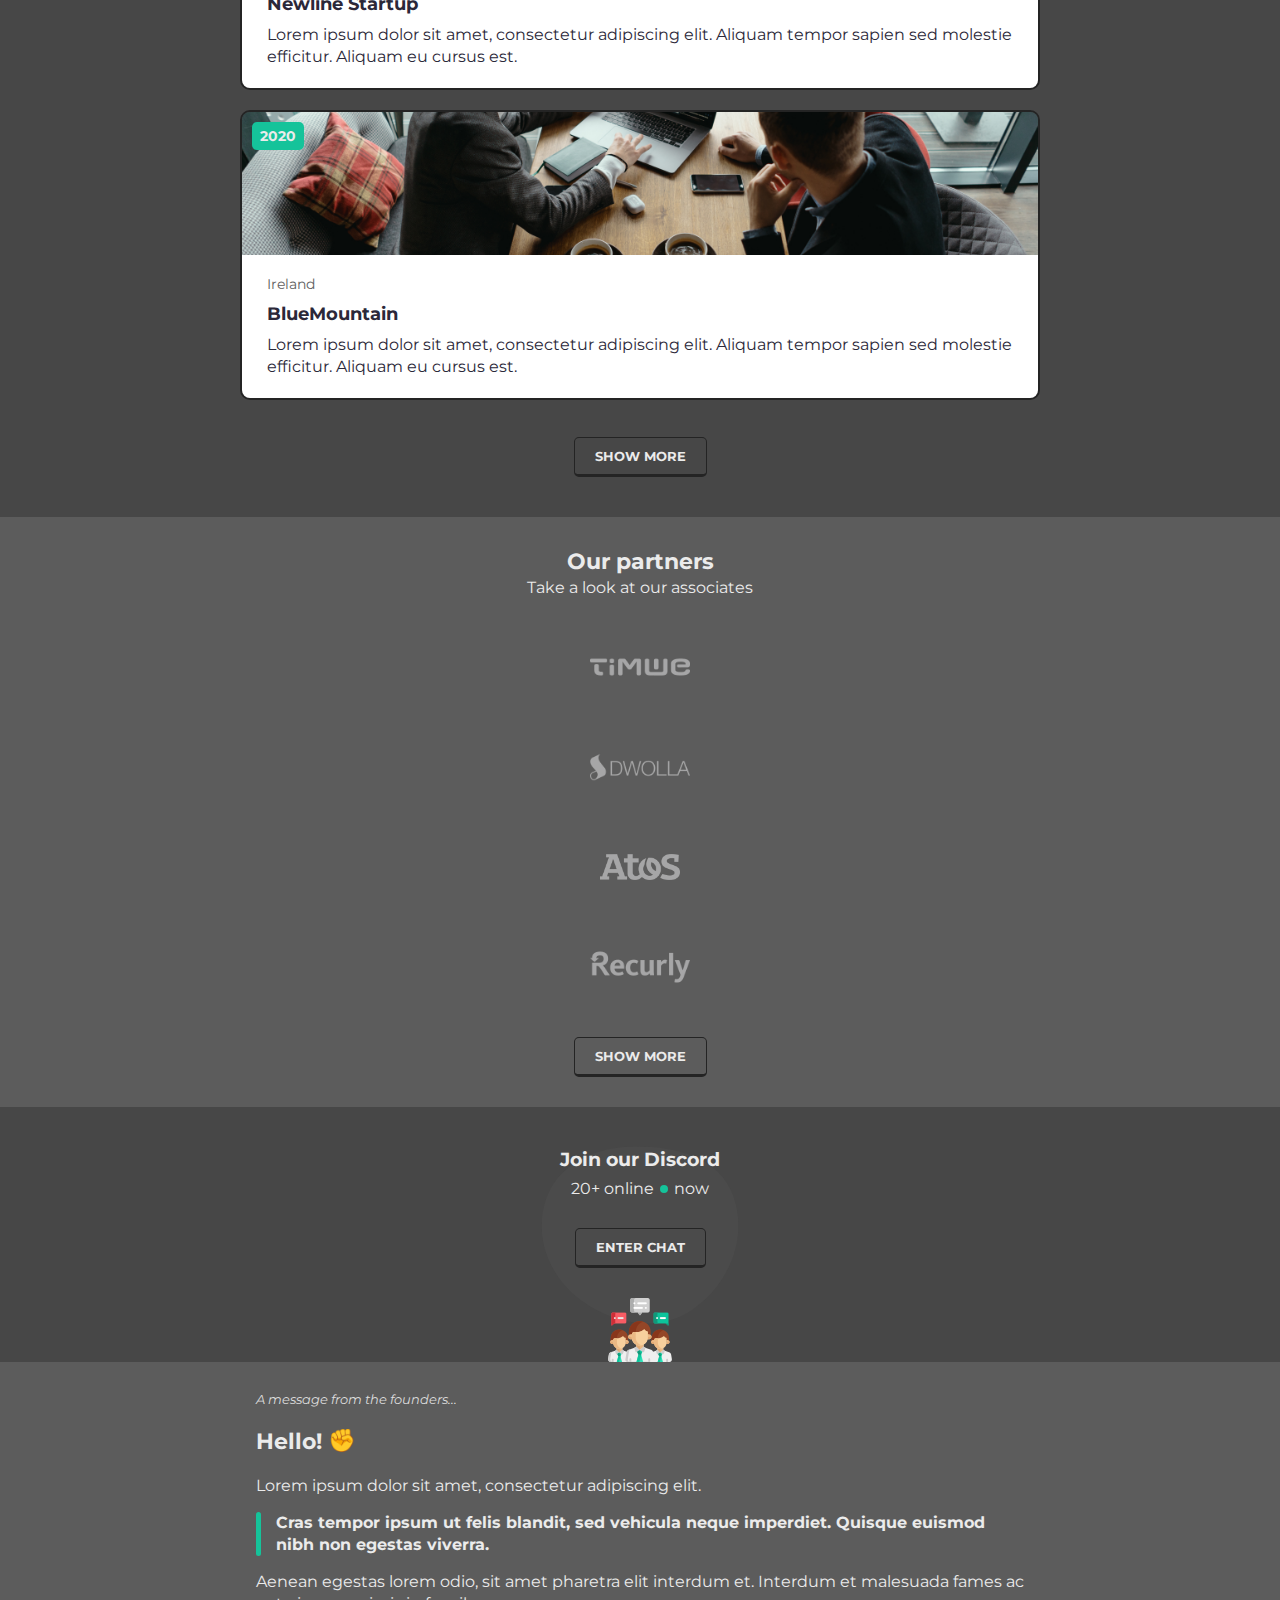
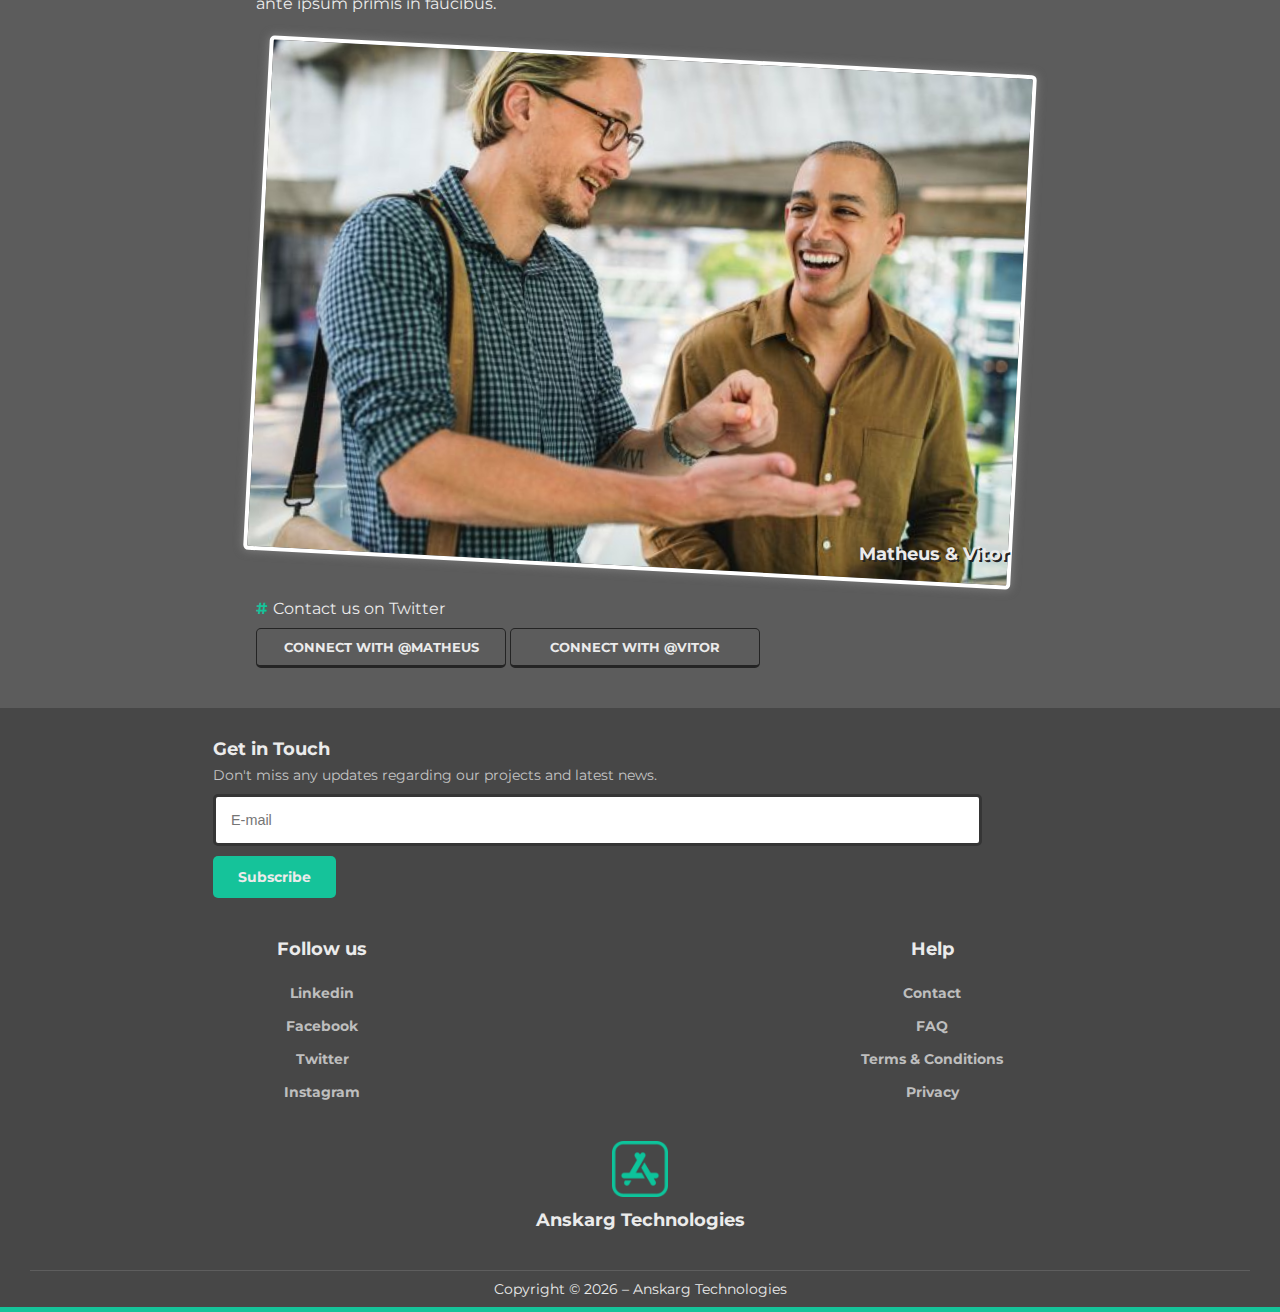
==== commit b45fa7a0: "Adding media queries for tablets and desktop monitors" ====
--- a/src/index.html
+++ b/src/index.html
@@ -129,7 +129,7 @@
 
     <div class="partners">
         <h1>Our partners</h1>
-        <h2>Check out our associates</h2>
+        <h2>Take a look at our associates</h2>
         <div>
             <img src="../assets/images/partner-one.png">
             <img src="../assets/images/partner-two.png">
@@ -141,10 +141,10 @@
 
     <div class="discord">
         <svg width="328" height="295">
-            <path d="M152.5 0C221-1.3 295.8 17.3 319.2 81.6c25.5 70-6.5 148.2-67.8 190.4-56.8 39-131 25.3-186.1-16C13 216.7-14 150.2 7.3 88.4 27.4 29 89.8 1.4 152.4.1z" fill="#505050"></path>
+            <path d="M152.5 0C221-1.3 295.8 17.3 319.2 81.6c25.5 70-6.5 148.2-67.8 190.4-56.8 39-131 25.3-186.1-16C13 216.7-14 150.2 7.3 88.4 27.4 29 89.8 1.4 152.4.1z" fill="#4b4b4b"></path>
         </svg>
         <h1>Join our Discord</h1>
-        <p>100+ online<span></span>now</p>
+        <p>20+ online<span></span>now</p>
         <button>ENTER CHAT</button>
         <img src="../assets/images/group.png">
     </div>
@@ -162,6 +162,7 @@
             <p>
                 Aenean egestas lorem odio, sit amet pharetra elit interdum et. Interdum et malesuada fames ac ante ipsum primis in faucibus.
             </p>
+            <img src="../assets/images/love.png">
         </div>
         <div class="founders-connect">
             <div class="founders-picture">
@@ -170,7 +171,7 @@
                     <figcaption>Matheus & Vitor</figcaption>
                 </figure>
             </div>
-            <h1>Follow us on Twitter</h1>
+            <h1><span>#</span>Contact us on Twitter</h1>
             <button>CONNECT WITH @MATHEUS</button>
             <button>CONNECT WITH @VITOR</button>
         </div>
@@ -184,7 +185,7 @@
             <button>Subscribe</button>
         </div>
         <div class="footer-socials">
-            <h1>Follow Us</h1>
+            <h1>Follow us</h1>
             <h2>Linkedin</h2>
             <h2>Facebook</h2>
             <h2>Twitter</h2>
@@ -195,7 +196,6 @@
             <h2>Contact</h2>
             <h2>FAQ</h2>
             <h2>Terms & Conditions</h2>
-            <h2>Support Policy</h2>
             <h2>Privacy</h2>
         </div>
         <div class="footer-company">
--- a/src/styles.css
+++ b/src/styles.css
@@ -101,7 +101,6 @@
     left: 0;
     width: 100%;
     height: 100vh;
-    border: 6px solid red;
 }
 
 .open-mobile-menu {
@@ -336,6 +335,7 @@
 .project-footer h1 {
     font-size: 1.1em;
     margin: 10px 0;
+    cursor: pointer;
 }
 
 .project-description {
@@ -343,12 +343,12 @@
 }
 
 .projects button {
-    margin-top: 40px;
+    margin-top: 37px;
 }
 
 .projects button,
 .partners button {
-    padding: 10px 15px;
+    padding: 10px 20px;
     border: 1px solid #242424;
     border-bottom: 3px solid #242424;
     border-radius: 5px;
@@ -394,7 +394,7 @@
 .discord {
     color: #ebebeb;
     background-color: #474747;
-    padding: 40px 30px 0 40px;
+    padding: 40px 0 0 0;
     display: flex;
     flex-direction: column;
     justify-content: center;
@@ -411,7 +411,6 @@
     z-index: -1;
     transform: scale(0.6) translate(-50%, -50%);
     transform-origin: left top;
-    /* border: 1px solid; */
 }
 
 .discord h1 {
@@ -437,7 +436,7 @@
 }
 
 .discord button {
-    padding: 10px 15px;
+    padding: 10px 20px;
     border: 1px solid #242424;
     border-bottom: 3px solid #242424;
     border-radius: 5px;
@@ -478,6 +477,10 @@
 
 .founders-message p {
     line-height: 22px;
+}
+
+.founders-message img {
+    display: none;
 }
 
 .highlighted-message {
@@ -512,7 +515,7 @@
     border: 4px solid #fff;
     border-radius: 5px;
     transform: rotate(3deg);
-    box-shadow: 0 0px 8px 1px #8a8a8a;
+    box-shadow: 0 0px 8px 1px #7c7c7c;
 }
 
 .founders-picture figure figcaption {
@@ -528,6 +531,13 @@
     font-size: 1em;
     font-weight: 400;
     margin-bottom: 10px;
+}
+
+.founders-connect h1 span {
+    color: var(--green-color);
+    font-weight: 700;
+    font-size: 1em;
+    margin-right: 5px;
 }
 
 .founders-connect button {
@@ -574,7 +584,7 @@
 .footer-newsletter input {
     padding: 15px;
     width: 90%;
-    border: 2px solid #242424;
+    border: 3px solid #353535;
     margin-bottom: 10px;
     border-radius: 5px;
     font-size: 0.9em;
@@ -591,11 +601,10 @@
     border-radius: 5px;
 }
 
-.footer-newsletter input:hover {
+.footer-newsletter input:hover,
+.footer-newsletter input:focus {
     border-color: #474747;
 }
-
-/* Add hover on the subscribe button */
 
 .footer-socials,
 .footer-help {
@@ -614,6 +623,7 @@
     margin-bottom: 15px;
     color: #bebebe;
     transition: color 0.3s linear;
+    cursor: pointer;
 }
 
 .footer-socials h2:last-of-type,
@@ -807,6 +817,51 @@
         transform: scale(3);
     }
 
+    .project-wrapper {
+        width: 65%;
+        margin: 20px auto 0 auto;
+    }
+
+    .founders {
+        padding: 30px 20%;
+    }
+
+    footer {
+        display: grid;
+        grid-template-areas: 
+        "newsletter newsletter"
+        "socials footer-help"
+        "company company"
+        "copyright copyright";
+    }
+
+    .footer-newsletter {
+        grid-area: newsletter;
+        width: 70%;
+        margin: 0 auto 40px auto;
+    }
+
+    .footer-socials {
+        grid-area: socials;
+        margin-bottom: 0;
+        text-align: center;
+    }
+
+    .footer-help {
+        grid-area: footer-help;
+        margin-bottom: 0;
+        text-align: center;
+    }
+
+    .footer-company {
+        grid-area: company;
+        margin-top: 40px;
+    }
+
+    .footer-copyright {
+        grid-area: copyright;
+    }
+
 }
 
 @media (min-width: 1360px) {
@@ -872,6 +927,184 @@
         transform: scale(3);
     }
 
+    .projects {
+        padding: 50px 60px;
+        display: grid;
+        grid-template-areas:
+        ". projects-title ."
+        ". projects-subtitle ."
+        "project-one project-two project-three"
+        ". show-more-projects .";
+        grid-template-columns: repeat(3, 1fr);
+        column-gap: 20px;
+    }
+
+    .projects-title {
+        grid-area: projects-title;
+    }
+
+    .projects-subtitle {
+        grid-area: projects-subtitle;
+        margin-bottom: 30px;
+    }
+
+    .project-wrapper {
+        width: 100%;
+        margin: 0;
+    }
+
+    .project-wrapper:nth-of-type(1) {
+        grid-area: project-one;
+        margin: 0;
+    }
+
+    .project-wrapper:nth-of-type(2) {
+        grid-area: project-two;
+    }
+
+    .project-wrapper:nth-of-type(3) {
+        grid-area: project-three;
+    }
+
+    .project-footer h1 {
+        transition: color 0.3s linear;
+    }
+
+    .project-footer h1:hover {
+        color: #5c5c5c;
+    }
+
+    .projects button {
+        grid-area: show-more-projects;
+        width: auto;
+        margin: 40px auto 0 auto;
+    }
+
+    .partners {
+        padding: 40px 60px;
+    }
+
+    .partners div {
+        flex-direction: row;
+        justify-content: space-evenly;
+    }
+
+    .partners div img {
+        width: 128px;
+    }
+
+    .partners div img:nth-of-type(3) {
+        width: 90px;
+        margin: 0;
+    }
+
+    .projects button,
+    .partners button,
+    .discord button,
+    .founders-connect button {
+        transition: background-color 0.3s linear;
+    }
+
+    .projects button:hover,
+    .discord button:hover {
+        background-color: #5c5c5c;
+    }
+
+    .partners button:hover,
+    .founders-connect button:hover {
+        background-color: #474747;
+    }
+
+    .discord h1 {
+        margin-bottom: 15px;
+    }
+
+    .discord svg {
+        transform: scale(0.8) translate(-50%, -50%);
+    }
+
+    .founders {
+        padding: 50px 60px;
+        display: grid;
+        grid-template-columns: repeat(2, 1fr);
+    }
+
+    .founders-message {
+        margin-bottom: 0;
+        display: flex;
+        flex-direction: column;
+        justify-content: center;
+        padding-right: 20px;
+    }
+
+    .founders-message img {
+        display: block;
+        width: auto;
+        margin: 20px auto 0 auto;
+    }
+
+    .founders-connect {
+        text-align: center;
+    }
+
+    .founders-picture {
+        text-align: center;
+        margin-bottom: 10px;
+    }
+
+    .founders-picture figure img {
+        width: 60%;
+        transform: rotate(1deg);
+        border-width: 3px;
+        position: relative;
+        top: 15px;
+    }
+
+    .founders-picture figure figcaption {
+        position: relative;
+        right: auto;
+        bottom: 20px;
+    }
+
+    .founders-connect h1 {
+        margin-bottom: 12px;
+    }
+
+    .founders-connect button:first-of-type {
+        margin-bottom: 0;
+        margin-right: 5px;
+    }
+
+    footer {
+        padding: 50px 60px 0 60px;
+        grid-template-areas: 
+        "newsletter socials footer-help"
+        "company company company"
+        "copyright copyright copyright";
+        grid-template-columns: 50% 25% 25%;
+    }
+    
+    .footer-newsletter {
+        width: 80%;
+        margin: 0 auto;
+    }
+
+    .footer-newsletter button {
+        transition: background-color 0.3s linear;
+    }
+
+    .footer-newsletter button:hover {
+        background-color: #039B77;
+    }
+
+    .footer-company {
+        margin: 60px 0;
+    }
+
+    .footer-copyright p {
+        font-size: 0.8em;
+    }
+
 }
 
 
@@ -931,4 +1164,80 @@
         transform: scale(4.1);
     }
 
-}
+    .projects {
+        padding: 60px 160px;
+    }
+
+    .projects-title,
+    .partners h1,
+    .discord h1 {
+        font-size: 1.6em;
+    }
+
+    .projects-subtitle,
+    .partners h2 {
+        font-size: 1.1em;
+    }
+
+    .projects-title,
+    .partners h1 {
+        margin-bottom: 5px;
+    }
+
+    .partners {
+        padding: 50px 160px;
+    }
+
+    .discord {
+        padding: 50px 0 0 0;
+    }
+
+    .founders {
+        padding: 50px 160px;
+    }
+
+    .founders-message h2 {
+        font-size: 0.9em;
+    }
+
+    .founders-message h1 {
+        font-size: 1.6em;
+    }
+
+    .founders-message h1 span {
+        top: -2px;
+    }
+
+    .highlighted-message {
+        margin: 20px 0;
+    }
+
+    .founders-message img {
+        margin: 30px auto 0 auto;
+    }
+
+    .founders-picture {
+        margin-bottom: 15px;
+    }
+
+    .founders-picture figure img {
+        width: 55%;
+    }
+
+    footer {
+        padding: 50px 160px 0 160px;
+    }
+
+    .footer-newsletter {
+        width: 70%;
+    }
+    
+    .footer-company {
+        margin: 55px 0;
+    }
+
+    .footer-company img {
+        width: 64px;
+    }
+
+}
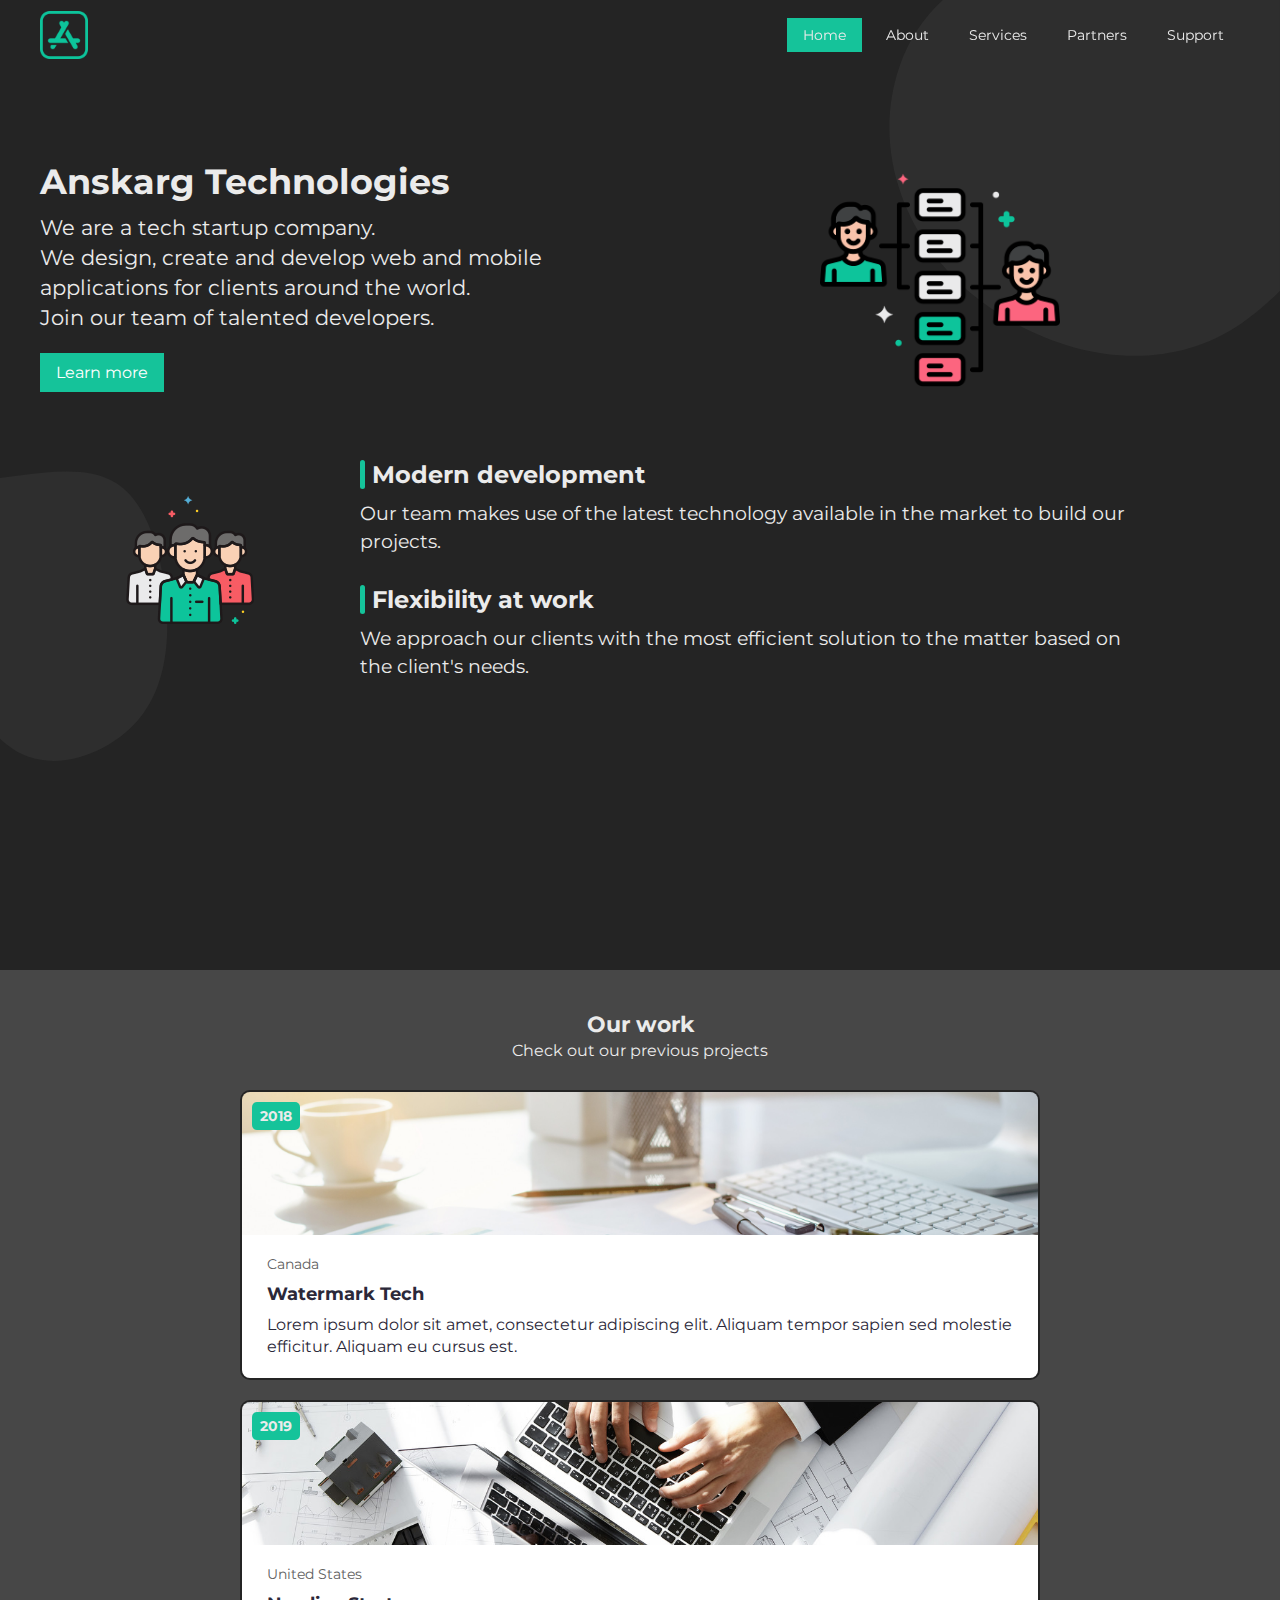
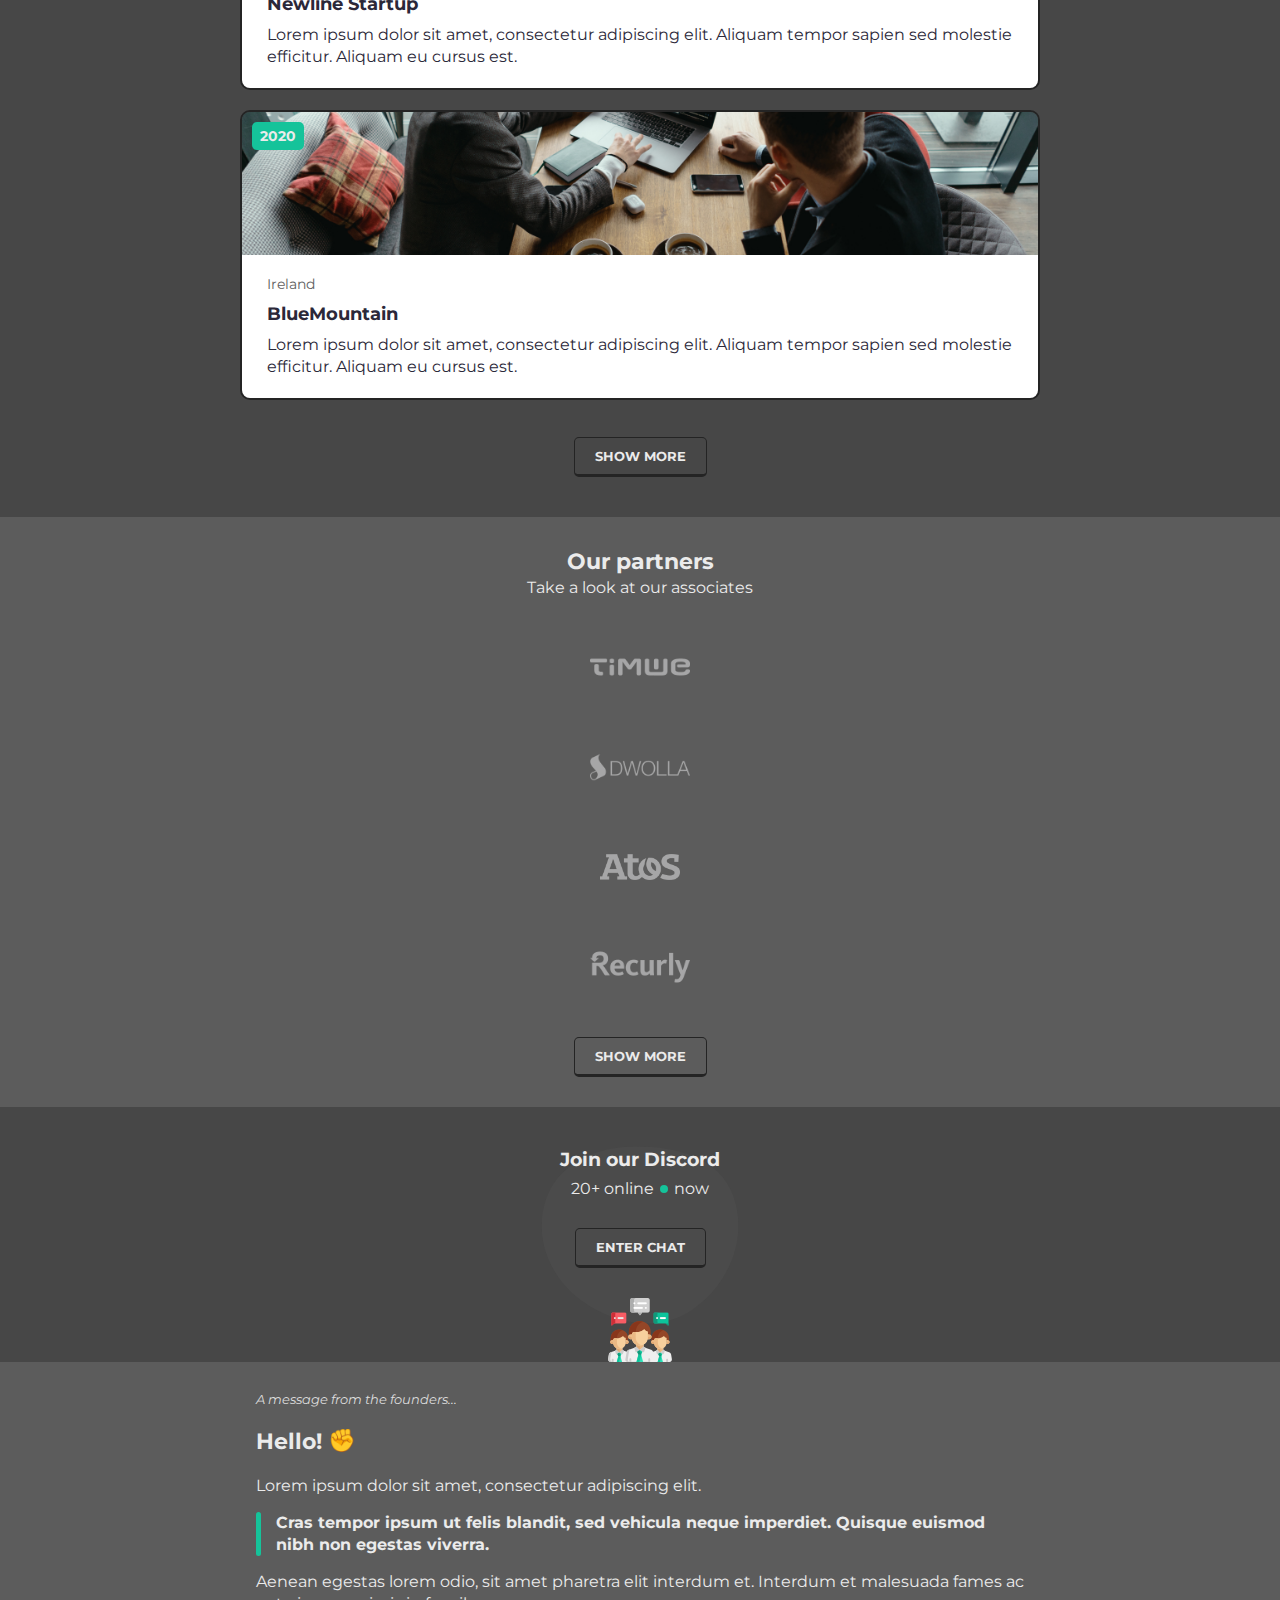
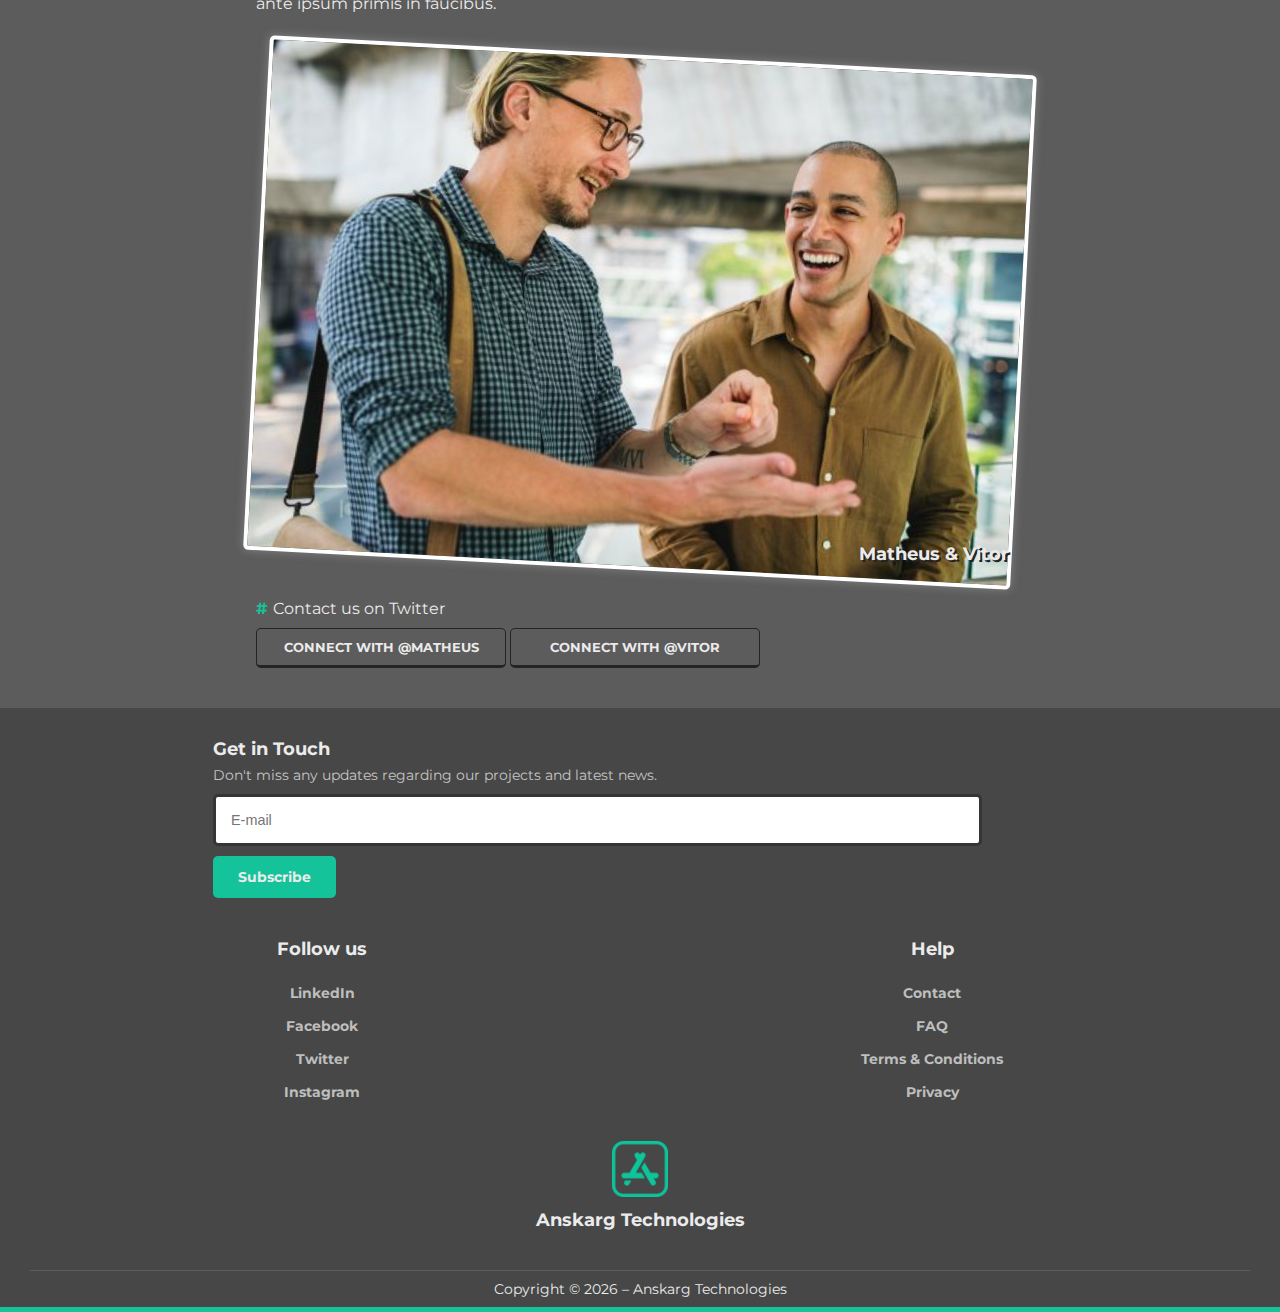
==== commit af348e5b: "Wrapping up the JavaScript and HTML aspects of the application" ====
--- a/src/index.html
+++ b/src/index.html
@@ -26,21 +26,21 @@
         <nav>
             <img src="../assets/images/logo.png" alt="Logo" class="header-logo">
             <ul class="desktop-menu">
-                <li class="menu-active">Home</li>
-                <li>About</li>
-                <li>Services</li>
-                <li>Partners</li>
-                <li>Support</li>
+                <li class="menu-active no-destination">Home</li>
+                <li class="no-destination">About</li>
+                <li class="no-destination">Services</li>
+                <li class="no-destination">Partners</li>
+                <li class="no-destination">Support</li>
             </ul>
             <button class="button-open-mobile-menu"><img src="../assets/images/hamburger-menu.png" alt="Hamburger menu"></button>
         </nav>
         <div class="mobile-menu">
             <ul class="mobile-menu-items">
-                <li>Home</li>
-                <li>About</li>
-                <li>Services</li>
-                <li>Partners</li>
-                <li>Support</li>
+                <li class="no-destination">Home</li>
+                <li class="no-destination">About</li>
+                <li class="no-destination">Services</li>
+                <li class="no-destination">Partners</li>
+                <li class="no-destination">Support</li>
             </ul>
             <div class="mobile-menu-footer">
                 <button class="button-close-mobile-menu">&times;</button>
@@ -58,7 +58,7 @@
                     We design, create and develop web and mobile applications for clients around the world. 
                     <span><br>Join our team of talented developers.</span>
                 </h2>
-                <button class="button-learn-more">Learn more</button>
+                <button class="button-learn-more no-destination">Learn more</button>
             </div>
             <div class="landing-page-art">
                 <img src="../assets/images/cases.png">
@@ -94,7 +94,7 @@
             </div>
             <div class="project-footer">
                 <p class="project-place">Canada</p>
-                <h1>Watermark Tech</h1>
+                <h1 class="no-destination">Watermark Tech</h1>
                 <p class="project-description">
                     Lorem ipsum dolor sit amet, consectetur adipiscing elit. Aliquam tempor sapien sed molestie efficitur. Aliquam eu cursus est.
                 </p>
@@ -106,7 +106,7 @@
             </div>
             <div class="project-footer">
                 <p class="project-place">United States</p>
-                <h1>Newline Startup</h1>
+                <h1 class="no-destination">Newline Startup</h1>
                 <p class="project-description">
                     Lorem ipsum dolor sit amet, consectetur adipiscing elit. Aliquam tempor sapien sed molestie efficitur. Aliquam eu cursus est.
                 </p>
@@ -118,13 +118,13 @@
             </div>
             <div class="project-footer">
                 <p class="project-place">Ireland</p>
-                <h1>BlueMountain</h1>
+                <h1 class="no-destination">BlueMountain</h1>
                 <p class="project-description">
                     Lorem ipsum dolor sit amet, consectetur adipiscing elit. Aliquam tempor sapien sed molestie efficitur. Aliquam eu cursus est.
                 </p>
             </div>
         </div>
-        <button>SHOW MORE</button>
+        <button class="no-destination">SHOW MORE</button>
     </div>
 
     <div class="partners">
@@ -136,7 +136,7 @@
             <img src="../assets/images/partner-three.png">
             <img src="../assets/images/partner-four.png">
         </div>
-        <button>SHOW MORE</button>
+        <button class="no-destination">SHOW MORE</button>
     </div>
 
     <div class="discord">
@@ -145,7 +145,7 @@
         </svg>
         <h1>Join our Discord</h1>
         <p>20+ online<span></span>now</p>
-        <button>ENTER CHAT</button>
+        <button class="no-destination">ENTER CHAT</button>
         <img src="../assets/images/group.png">
     </div>
 
@@ -172,8 +172,8 @@
                 </figure>
             </div>
             <h1><span>#</span>Contact us on Twitter</h1>
-            <button>CONNECT WITH @MATHEUS</button>
-            <button>CONNECT WITH @VITOR</button>
+            <button class="no-destination">CONNECT WITH @MATHEUS</button>
+            <button class="no-destination">CONNECT WITH @VITOR</button>
         </div>
     </div>
 
@@ -182,21 +182,21 @@
             <h1>Get in Touch</h1>
             <h2>Don't miss any updates regarding our projects and latest news.</h2>
             <input type="text" placeholder="E-mail">
-            <button>Subscribe</button>
+            <button class="no-destination">Subscribe</button>
         </div>
         <div class="footer-socials">
             <h1>Follow us</h1>
-            <h2>Linkedin</h2>
-            <h2>Facebook</h2>
-            <h2>Twitter</h2>
-            <h2>Instagram</h2>
+            <h2 class="no-destination">LinkedIn</h2>
+            <h2 class="no-destination">Facebook</h2>
+            <h2 class="no-destination">Twitter</h2>
+            <h2 class="no-destination">Instagram</h2>
         </div>
         <div class="footer-help">
             <h1>Help</h1>
-            <h2>Contact</h2>
-            <h2>FAQ</h2>
-            <h2>Terms & Conditions</h2>
-            <h2>Privacy</h2>
+            <h2 class="no-destination">Contact</h2>
+            <h2 class="no-destination">FAQ</h2>
+            <h2 class="no-destination">Terms & Conditions</h2>
+            <h2 class="no-destination">Privacy</h2>
         </div>
         <div class="footer-company">
             <figure>
@@ -209,5 +209,10 @@
         </div>
     </footer>
 
+    <div class="notification">
+        This is a fictional startup company. <br>
+        The button you've just clicked doesn't lead anywhere.
+    </div>
+
 </body>
 </html>--- a/src/styles.css
+++ b/src/styles.css
@@ -53,7 +53,6 @@
 }
 
 header {
-    /* margin-bottom: 50px; */
     height: 70px;
     display: flex;
     align-items: center;
@@ -662,19 +661,40 @@
     font-size: 0.85em;
 }
 
+.notification {
+    display: none;
+    position: fixed;
+    top: 0;
+    padding: 15px 10px;
+    left: 50%;
+    width: 85%;
+    transform: translateX(-50%);
+    border: 4px solid #fff;
+    border-radius: 5px;
+    z-index: 10;
+    color: #ebebeb;
+    font-weight: 700;
+    background-image: linear-gradient(to right, #13b18c, #11a07e, #0f8e70);
+    text-align: center;
+}
+
+.display-notification {
+    display: block;
+    animation: animation-notification 0.3s linear forwards;
+}
+
+@keyframes animation-notification {
+    from { top: 0px; }
+    to { top: 20px; }
+}
 
 
 /* Media queries */
-
 @media (min-width: 760px) {
 
     .landing-page-wrapper {
         padding-top: 90px;
     }
-
-    /* header {
-        margin-bottom: 90px;
-    } */
 
     .button-open-mobile-menu {
         display: none;
@@ -862,6 +882,16 @@
         grid-area: copyright;
     }
 
+    .notification {
+        width: 420px;
+    }
+    
+    @keyframes animation-notification {
+        from { top: 0px; }
+        to { top: 17px; }
+    }
+
+
 }
 
 @media (min-width: 1360px) {
@@ -869,10 +899,6 @@
     .landing-page-wrapper {
         padding-top: 55px;
     }
-
-    /* header {
-        margin-bottom: 55px;
-    } */
 
     nav {
         padding: 10px 60px;
@@ -1105,6 +1131,11 @@
         font-size: 0.8em;
     }
 
+    .notification {
+        line-height: 22px;
+        font-weight: 400;
+    }
+
 }
 
 
@@ -1114,16 +1145,12 @@
         padding-top: 100px;
     }
 
-    /* header {
-        margin-bottom: 100px;
-    } */
-
     .landing-page {
         padding: 0 160px;
     }
 
     .landing-page-info h1 {
-        font-size: 3em;
+        font-size: 3.5em;
         width: 50%;
     }
 
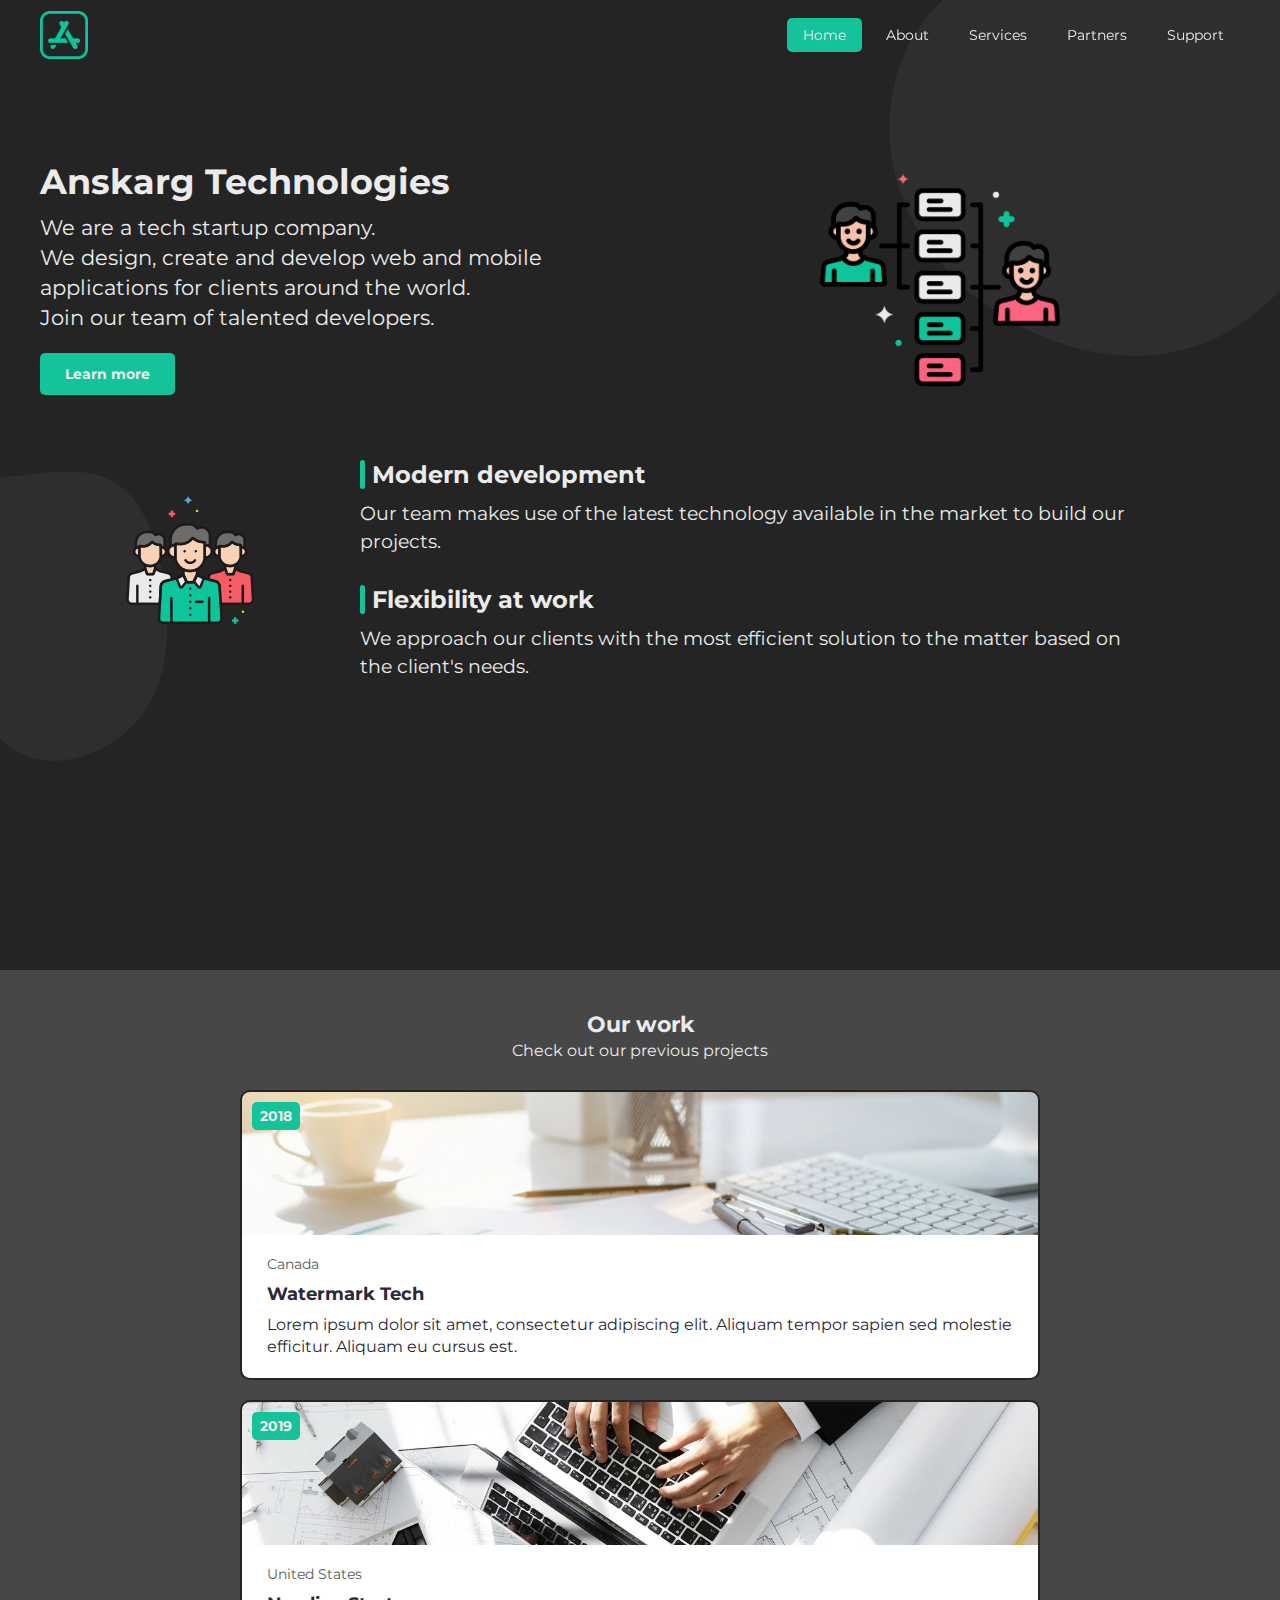
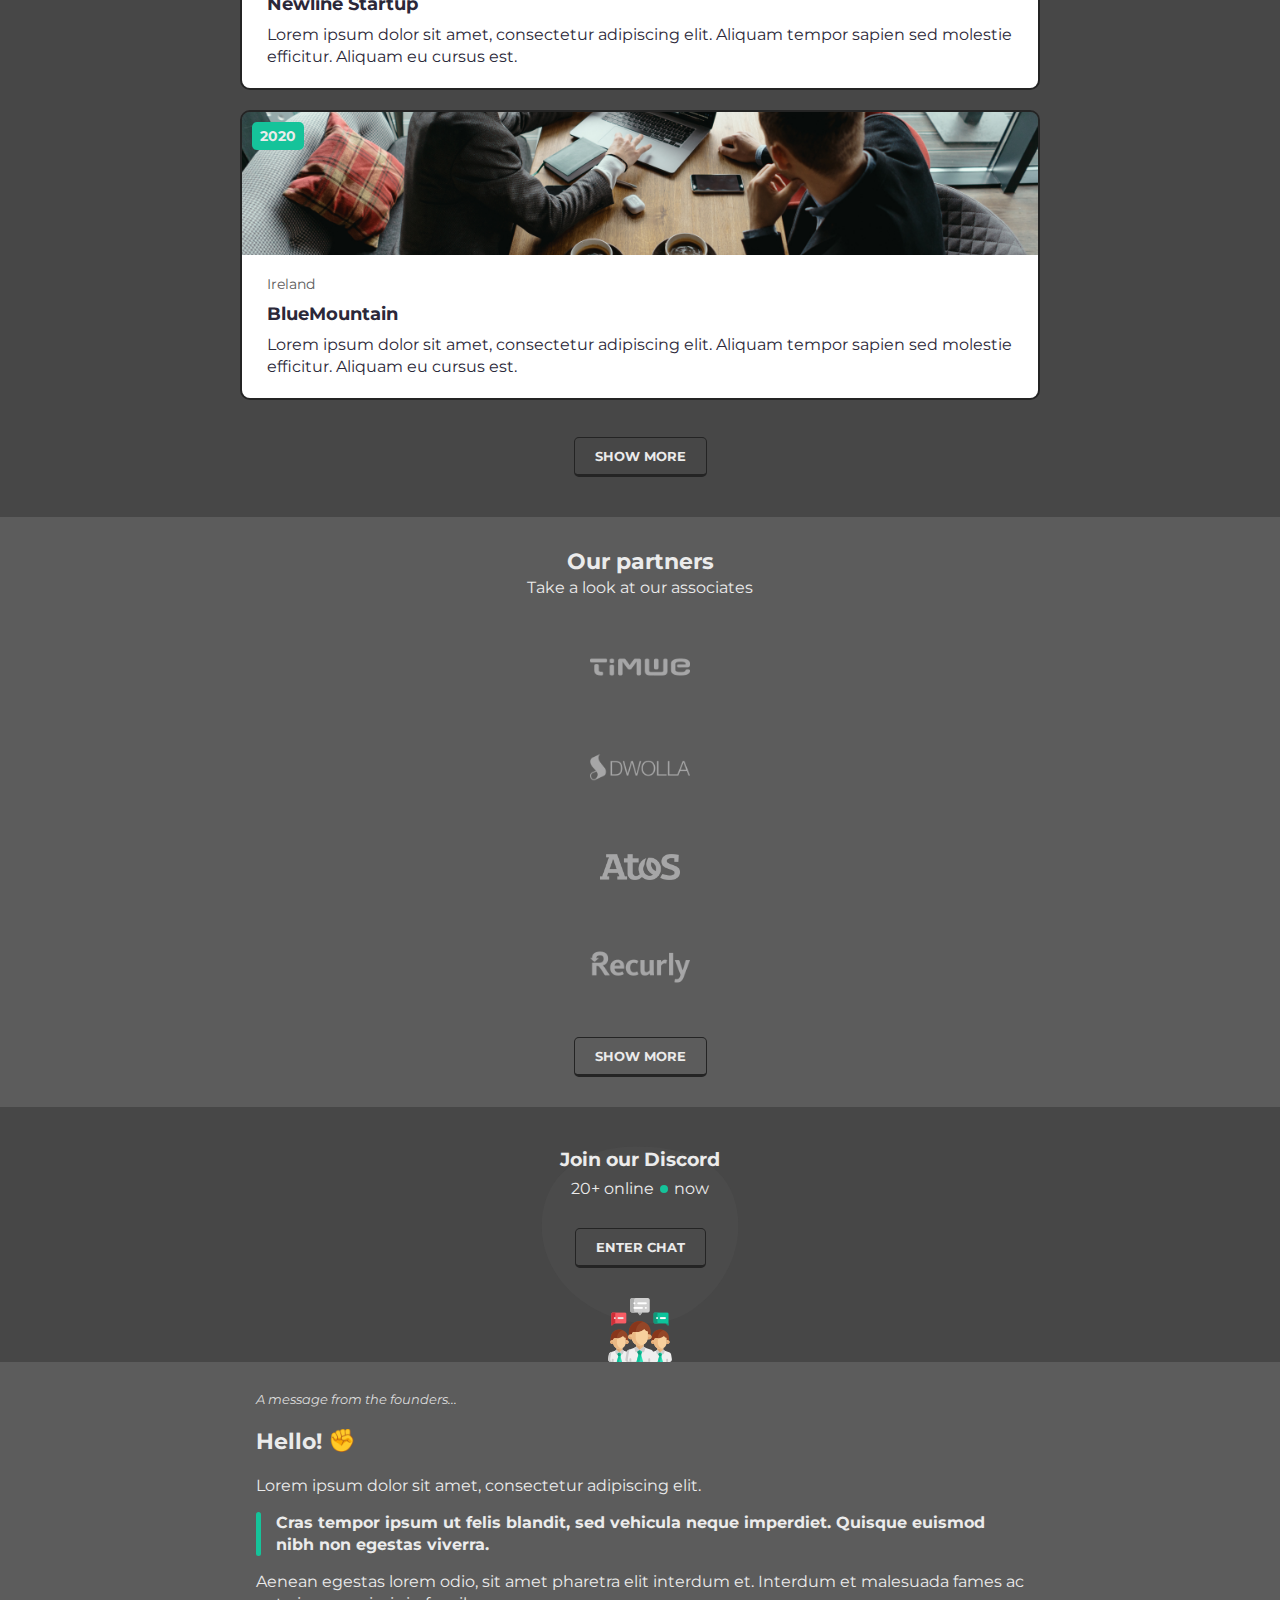
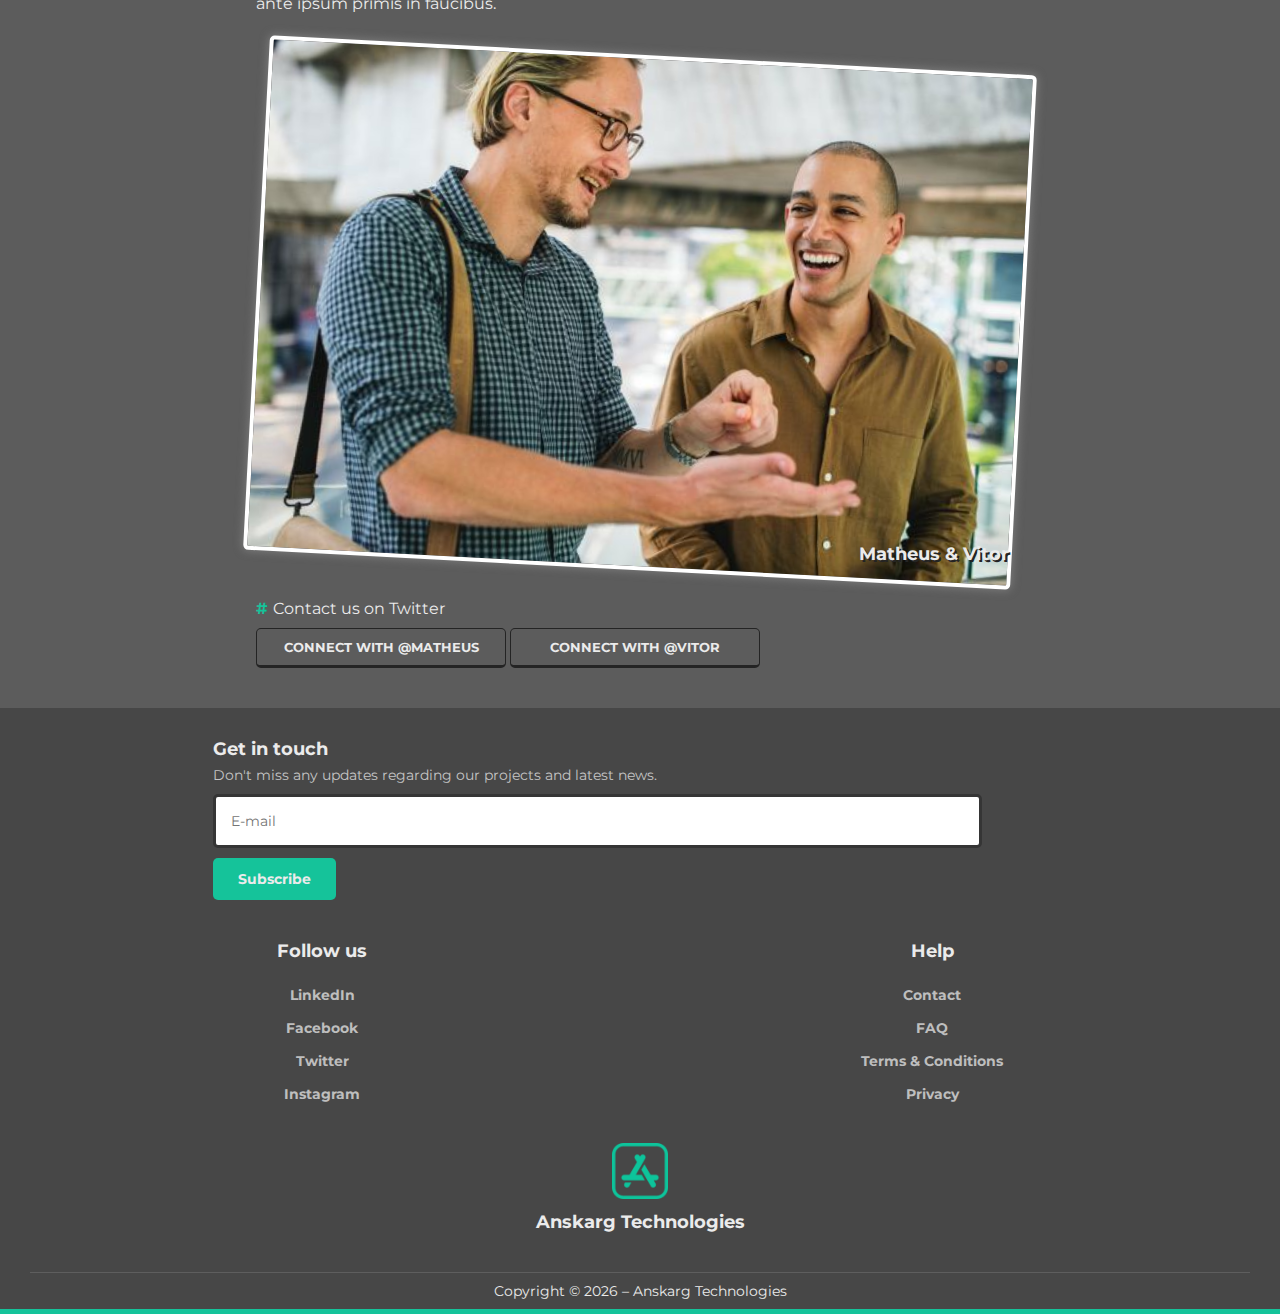
==== commit 61ff1bf7: "Wrapping everything and fixing some typo" ====
--- a/src/index.html
+++ b/src/index.html
@@ -4,27 +4,16 @@
     <meta charset="UTF-8">
     <meta name="viewport" content="width=device-width, initial-scale=1.0">
     <title>Responsive landing page</title>
-    <link rel="preconnect" href="https://fonts.gstatic.com">
+    <link href="https://fonts.gstatic.com" rel="preconnect" crossorigin>
     <link href="https://fonts.googleapis.com/css2?family=Montserrat:wght@400;700&display=swap" rel="stylesheet">
     <link href="styles.css" rel="stylesheet">
     <script src="script.js" defer></script>
 </head>
 <body>
 
-    <!-- 
-        Inspiration:
-        https://uidesigndaily.com/posts/sketch-landing-page-website-day-1217
-        https://scrimba.com/
-
-        Packs:
-        https://www.flaticon.com/packs/computer-programming?k=1605653146670
-        https://www.flaticon.com/packs/business-318
-        https://www.flaticon.com/packs/payments-logos?word=logo
-     -->
-
      <header>
         <nav>
-            <img src="../assets/images/logo.png" alt="Logo" class="header-logo">
+            <img src="images/logo.png" class="header-logo" alt="Anskarg Technologies Logo">
             <ul class="desktop-menu">
                 <li class="menu-active no-destination">Home</li>
                 <li class="no-destination">About</li>
@@ -32,7 +21,7 @@
                 <li class="no-destination">Partners</li>
                 <li class="no-destination">Support</li>
             </ul>
-            <button class="button-open-mobile-menu"><img src="../assets/images/hamburger-menu.png" alt="Hamburger menu"></button>
+            <button class="button-open-mobile-menu"><img src="images/hamburger-menu.png" alt="Hamburger menu"></button>
         </nav>
         <div class="mobile-menu">
             <ul class="mobile-menu-items">
@@ -61,11 +50,11 @@
                 <button class="button-learn-more no-destination">Learn more</button>
             </div>
             <div class="landing-page-art">
-                <img src="../assets/images/cases.png">
+                <img src="images/landing-page-one.png" alt="Scrum framework">
             </div>
             <div class="landing-page-footer">
                 <div>
-                    <img src="../assets/images/team.png">
+                    <img src="images/landing-page-two.png" alt="Communication">
                 </div>
                 <div>
                     <h1>Modern development</h1>
@@ -131,10 +120,10 @@
         <h1>Our partners</h1>
         <h2>Take a look at our associates</h2>
         <div>
-            <img src="../assets/images/partner-one.png">
-            <img src="../assets/images/partner-two.png">
-            <img src="../assets/images/partner-three.png">
-            <img src="../assets/images/partner-four.png">
+            <img src="images/partner-one.png" alt="TIMWETECH">
+            <img src="images/partner-two.png" alt="Dwolla">
+            <img src="images/partner-three.png" alt="Atos">
+            <img src="images/partner-four.png" alt="Recurly">
         </div>
         <button class="no-destination">SHOW MORE</button>
     </div>
@@ -146,7 +135,7 @@
         <h1>Join our Discord</h1>
         <p>20+ online<span></span>now</p>
         <button class="no-destination">ENTER CHAT</button>
-        <img src="../assets/images/group.png">
+        <img src="images/chat.png" alt="Join our discord">
     </div>
 
     <div class="founders">
@@ -162,12 +151,12 @@
             <p>
                 Aenean egestas lorem odio, sit amet pharetra elit interdum et. Interdum et malesuada fames ac ante ipsum primis in faucibus.
             </p>
-            <img src="../assets/images/love.png">
+            <img src="images/heart.png" alt="It's good to have you here!">
         </div>
         <div class="founders-connect">
             <div class="founders-picture">
                 <figure>
-                    <img src="../assets/images/founders.jpg">
+                    <img src="images/founders.jpg" alt="The founders of Anskarg Technologies">
                     <figcaption>Matheus & Vitor</figcaption>
                 </figure>
             </div>
@@ -179,7 +168,7 @@
 
     <footer>
         <div class="footer-newsletter">
-            <h1>Get in Touch</h1>
+            <h1>Get in touch</h1>
             <h2>Don't miss any updates regarding our projects and latest news.</h2>
             <input type="text" placeholder="E-mail">
             <button class="no-destination">Subscribe</button>
@@ -200,7 +189,7 @@
         </div>
         <div class="footer-company">
             <figure>
-                <img src="../assets/images/logo.png">
+                <img src="images/logo.png" alt="Anskarg Technologies">
                 <figcaption>Anskarg Technologies</figcaption>
             </figure>
         </div>
--- a/src/styles.css
+++ b/src/styles.css
@@ -21,35 +21,32 @@
 
 :root {
     --green-color: #15C39A;
+    --white-color: #ffffff;
+    --white-text: #ebebeb;
+    --black-text: #2b2839;
+    --black-color: #242424;
+    --greyish-color: #474747;
+    --grey-color: #5c5c5c;
+    --transition: 0.3s linear;
 }
 
 ul {
     list-style: none;
+}
+
+button,
+input {
+    font-family: 'Montserrat', sans-serif;
+}
+
+button {
+    cursor: pointer;
 }
 
 body {
     overflow-x: hidden;
     font-family: 'Montserrat', sans-serif;
-    background-color: #242424;
-}
-
-button {
-    font-family: 'Montserrat', sans-serif;
-    cursor: pointer;
-}
-
-.landing-page-wrapper {
-    padding-top: 50px;
-    position: relative;
-    z-index: 1;
-    height: 100vh;
-    height: calc(var(--vh, 1vh) * 100);
-    width: 100%;
-    display: flex;
-    flex-direction: column;
-    background-color: #242424;
-    color: #ebebeb;
-    /* overflow: hidden; */
+    background-color: var(--black-color);
 }
 
 header {
@@ -60,7 +57,7 @@
     top: 0;
     z-index: 5;
     background-color: transparent;
-    transition: all 0.3s linear;
+    transition: all var(--transition);
 }
 
 .header-active {
@@ -132,7 +129,7 @@
     font-size: 1.5em;
     font-weight: 700;
     opacity: 0;
-    color: #ebebeb;
+    color: var(--white-text);
 }
 
 .mobile-menu-items li:last-of-type {
@@ -156,15 +153,15 @@
     height: 50px;
     border-radius: 50%;
     background-color: rgba(18, 136, 108, 0.5);
-    border: 4px solid #fff;
+    border: 4px solid var(--white-color);
     font-size: 2.1em;
     font-weight: 700;
-    color: #fff;
+    color: var(--white-color);
     opacity: 0;
 }
 
 .display-button-close-mobile-menu {
-    animation: display-button-close-mobile-menu 0.4s linear forwards;
+    animation: display-button-close-mobile-menu var(--transition) forwards;
 }
 
 @keyframes display-button-close-mobile-menu {
@@ -182,6 +179,19 @@
     z-index: -1;
 }
 
+.landing-page-wrapper {
+    padding-top: 50px;
+    position: relative;
+    z-index: 1;
+    height: 100vh;
+    height: calc(var(--vh, 1vh) * 100);
+    width: 100%;
+    display: flex;
+    flex-direction: column;
+    background-color: var(--black-color);
+    color: var(--white-text);
+}
+
 .landing-page {
     display: flex;
     flex-direction: column;
@@ -207,16 +217,18 @@
 }
 
 .button-learn-more {
-    padding: 10px 16px;
-    font-size: 1em;
+    padding: 12px 25px;
+    font-size: 0.9em;
+    font-weight: 700;
     background-color: var(--green-color);
-    color: #fff;
+    color: var(--white-text);
     border: none;
-    transition: background-color 0.3s ease-out;
+    border-radius: 5px;
+    transition: background-color var(--transition);
 }
 
 .button-learn-more:hover {
-    background-color: rgba(18, 136, 108, 0.8);
+    background-color: #039B77;
 }
 
 .landing-page-art {
@@ -235,8 +247,6 @@
 
 .first-abstract-shape {
     position: absolute;
-    /* border-top: 1px solid red;
-    border-right: 1px solid red; */
     top: -70px;
     right: 0px;
     z-index: -1;
@@ -246,7 +256,6 @@
 
 .second-abstract-shape {
     position: absolute;
-    /* border-left: 1px solid red; */
     bottom: 30px;
     left:  0px;
     z-index: -1;
@@ -256,8 +265,8 @@
 
 .projects {
     padding: 40px 25px;
-    background-color: #474747;
-    color: #ebebeb;
+    background-color: var(--greyish-color);
+    color: var(--white-text);
     text-align: center;
 }
 
@@ -297,15 +306,15 @@
 }
 
 .project-one {
-    background-image: url("../assets/images/project-one.jpeg");
+    background-image: url("images/project-one.jpeg");
 }
 
 .project-two {
-    background-image: url("../assets/images/project-two.jpg");
+    background-image: url("images/project-two.jpg");
 }
 
 .project-three {
-    background-image: url("../assets/images/project-three.jpg");
+    background-image: url("images/project-three.jpg");
 }
 
 .project-header p {
@@ -321,14 +330,14 @@
 
 .project-footer {
     padding: 20px 25px;
-    background-color: #fff;
-    color: #2b2839;
+    background-color: var(--white-color);
+    color: var(--black-text);
     text-align: left;
 }
 
 .project-place {
     font-size: 0.9em;
-    color: #5f5f5f;
+    color: var(--grey-color);
 }
 
 .project-footer h1 {
@@ -348,17 +357,17 @@
 .projects button,
 .partners button {
     padding: 10px 20px;
-    border: 1px solid #242424;
-    border-bottom: 3px solid #242424;
+    border: 1px solid var(--black-color);
+    border-bottom: 3px solid var(--black-color);
     border-radius: 5px;
     background-color: transparent;
-    color: #ebebeb;
+    color: var(--white-text);
     font-weight: 700;
 }
 
 .partners {
-    background-color: #5c5c5c;
-    color: #ebebeb;
+    background-color: var(--grey-color);
+    color: var(--white-text);
     padding: 30px;
     text-align: center;
 }
@@ -391,8 +400,8 @@
 }
 
 .discord {
-    color: #ebebeb;
-    background-color: #474747;
+    color: var(--white-text);
+    background-color: var(--greyish-color);
     padding: 40px 0 0 0;
     display: flex;
     flex-direction: column;
@@ -436,19 +445,19 @@
 
 .discord button {
     padding: 10px 20px;
-    border: 1px solid #242424;
-    border-bottom: 3px solid #242424;
+    border: 1px solid var(--black-color);
+    border-bottom: 3px solid var(--black-color);
     border-radius: 5px;
     background-color: transparent;
-    color: #ebebeb;
+    color: var(--white-text);
     font-weight: 700;
     margin: 30px 0;
 }
 
 .founders {
     padding: 30px;
-    background-color: #5c5c5c;
-    color: #ebebeb;
+    background-color: var(--grey-color);
+    color: var(--white-text);
     display: flex;
     flex-direction: column;
 }
@@ -511,7 +520,7 @@
     object-fit: cover;
     width: 100%;
     height: 100%;
-    border: 4px solid #fff;
+    border: 4px solid var(--white-color);
     border-radius: 5px;
     transform: rotate(3deg);
     box-shadow: 0 0px 8px 1px #7c7c7c;
@@ -523,7 +532,7 @@
     right: 15px;
     font-size: 1.1em;
     font-weight: 700;
-    text-shadow: 2px 2px #242424;
+    text-shadow: 2px 2px var(--black-color);
 }
 
 .founders-connect h1 {
@@ -542,11 +551,11 @@
 .founders-connect button {
     padding: 10px 0;
     width: 250px;
-    border: 1px solid #242424;
-    border-bottom: 3px solid #242424;
+    border: 1px solid var(--black-color);
+    border-bottom: 3px solid var(--black-color);
     border-radius: 5px;
     background-color: transparent;
-    color: #ebebeb;
+    color: var(--white-text);
     font-weight: 700;
 }
 
@@ -556,8 +565,8 @@
 
 footer {
     padding: 30px 30px 0 30px;
-    background-color: #474747;
-    color: #ebebeb;
+    background-color: var(--greyish-color);
+    color: var(--white-text);
     border-bottom: 5px solid var(--green-color);
 }
 
@@ -587,7 +596,7 @@
     margin-bottom: 10px;
     border-radius: 5px;
     font-size: 0.9em;
-    transition: border-color 0.3s linear;
+    transition: border-color var(--transition);
 }
 
 .footer-newsletter button {
@@ -595,14 +604,14 @@
     font-size: 0.9em;
     font-weight: 700;
     background-color: var(--green-color);
-    color: #ebebeb;
+    color: var(--white-text);
     border: none;
     border-radius: 5px;
 }
 
 .footer-newsletter input:hover,
 .footer-newsletter input:focus {
-    border-color: #474747;
+    border-color: var(--greyish-color);
 }
 
 .footer-socials,
@@ -621,7 +630,7 @@
     font-size: 0.9em;
     margin-bottom: 15px;
     color: #bebebe;
-    transition: color 0.3s linear;
+    transition: color var(--transition);
     cursor: pointer;
 }
 
@@ -632,7 +641,7 @@
 
 .footer-socials h2:hover,
 .footer-help h2:hover {
-    color: #ebebeb;
+    color: var(--white-text);
     text-decoration: underline;
 }
 
@@ -669,10 +678,10 @@
     left: 50%;
     width: 85%;
     transform: translateX(-50%);
-    border: 4px solid #fff;
+    border: 4px solid var(--white-color);
     border-radius: 5px;
     z-index: 10;
-    color: #ebebeb;
+    color: var(--white-text);
     font-weight: 700;
     background-image: linear-gradient(to right, #13b18c, #11a07e, #0f8e70);
     text-align: center;
@@ -680,7 +689,7 @@
 
 .display-notification {
     display: block;
-    animation: animation-notification 0.3s linear forwards;
+    animation: animation-notification var(--transition) forwards;
 }
 
 @keyframes animation-notification {
@@ -688,8 +697,8 @@
     to { top: 20px; }
 }
 
-
 /* Media queries */
+
 @media (min-width: 760px) {
 
     .landing-page-wrapper {
@@ -720,8 +729,9 @@
         margin-right: 8px;
         font-size: 0.9em;
         cursor: pointer;
+        border-radius: 5px;
         transition: background-color 0.3s ease-in;
-        color: #ebebeb;
+        color: var(--white-text);
     }
 
     .desktop-menu li:last-of-type {
@@ -736,8 +746,9 @@
     .landing-page {
         display: grid;
         grid-template-columns: repeat(2, 1fr);
-        grid-template-areas: "landing-info landing-art"
-                             "landing-footer landing-footer";
+        grid-template-areas: 
+        "landing-info landing-art"
+        "landing-footer landing-footer";
         padding: 0 40px;
         z-index: 1;
     }
@@ -776,8 +787,9 @@
         margin-top: 60px;
         grid-area: landing-footer;
         display: grid;
-        grid-template-areas: "footer-image footer-text-one"
-                             "footer-image footer-text-two";
+        grid-template-areas: 
+        "footer-image footer-text-one"
+        "footer-image footer-text-two";
         grid-template-columns: 25% 75%;
         row-gap: 30px;
         column-gap: 20px;
@@ -890,8 +902,6 @@
         from { top: 0px; }
         to { top: 17px; }
     }
-
-
 }
 
 @media (min-width: 1360px) {
@@ -993,11 +1003,11 @@
     }
 
     .project-footer h1 {
-        transition: color 0.3s linear;
+        transition: color var(--transition);
     }
 
     .project-footer h1:hover {
-        color: #5c5c5c;
+        color: var(--grey-color);
     }
 
     .projects button {
@@ -1028,17 +1038,17 @@
     .partners button,
     .discord button,
     .founders-connect button {
-        transition: background-color 0.3s linear;
+        transition: background-color var(--transition);
     }
 
     .projects button:hover,
     .discord button:hover {
-        background-color: #5c5c5c;
+        background-color: var(--grey-color);
     }
 
     .partners button:hover,
     .founders-connect button:hover {
-        background-color: #474747;
+        background-color: var(--greyish-color);
     }
 
     .discord h1 {
@@ -1116,7 +1126,7 @@
     }
 
     .footer-newsletter button {
-        transition: background-color 0.3s linear;
+        transition: background-color var(--transition);
     }
 
     .footer-newsletter button:hover {
@@ -1137,7 +1147,6 @@
     }
 
 }
-
 
 @media (min-width: 1600px) {
 
@@ -1267,4 +1276,4 @@
         width: 64px;
     }
 
-}
+}